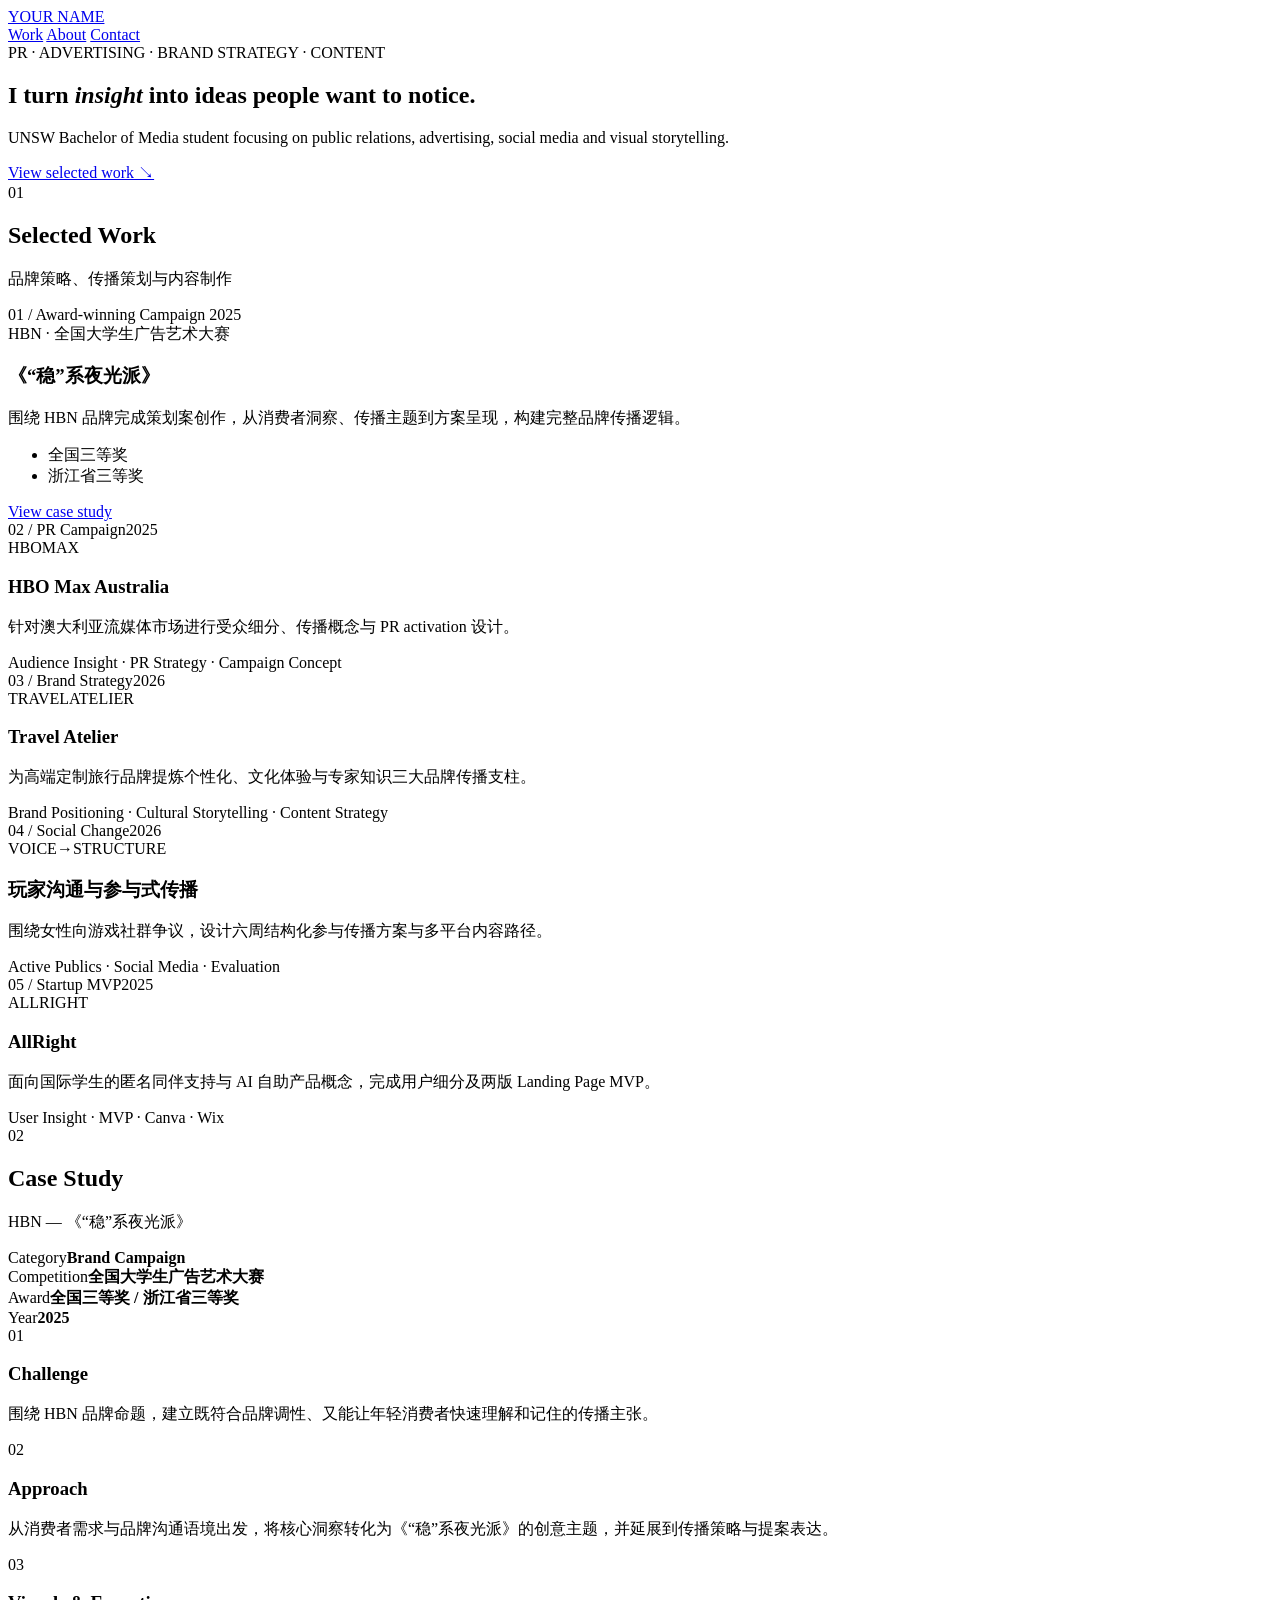
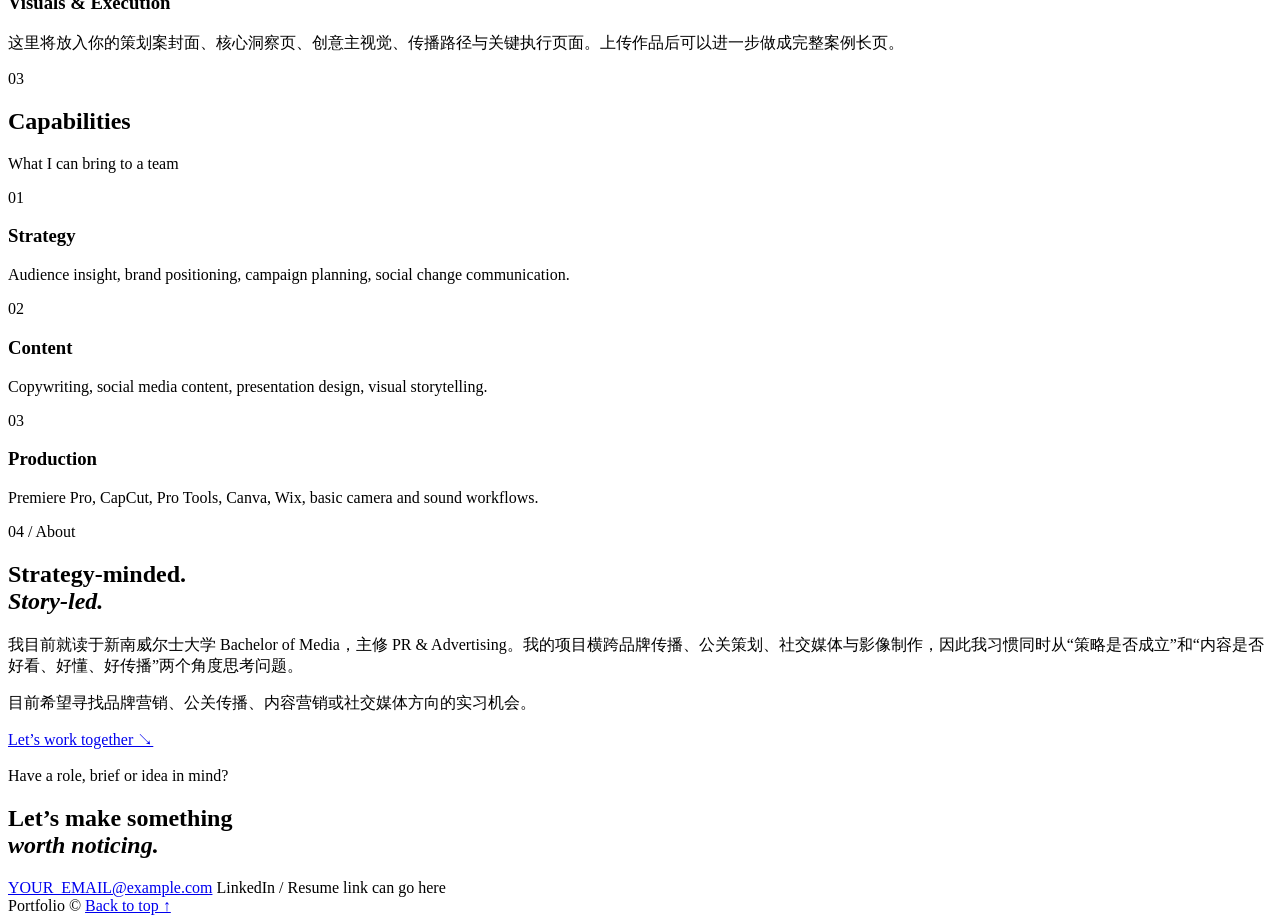
==== index.html @ 12ed5509 "Create initial editorial portfolio homepage" ====
<!doctype html>
<html lang="zh-CN">
<head>
  <meta charset="utf-8" />
  <meta name="viewport" content="width=device-width, initial-scale=1" />
  <meta name="description" content="PR, Advertising, Brand Strategy and Content Production portfolio." />
  <title>Portfolio — PR / Advertising / Brand Strategy</title>
  <link rel="preconnect" href="https://fonts.googleapis.com">
  <link rel="preconnect" href="https://fonts.gstatic.com" crossorigin>
  <link href="https://fonts.googleapis.com/css2?family=DM+Sans:wght@400;500;600;700&family=Playfair+Display:ital,wght@0,600;1,600&display=swap" rel="stylesheet">
  <link rel="stylesheet" href="styles.css" />
</head>
<body>
  <header class="site-header">
    <a class="brand" href="#top" aria-label="Back to top">YOUR NAME</a>
    <nav class="nav" aria-label="Primary navigation">
      <a href="#work">Work</a>
      <a href="#about">About</a>
      <a href="#contact">Contact</a>
    </nav>
  </header>

  <main id="top">
    <section class="hero section-shell">
      <div class="hero-kicker">PR · ADVERTISING · BRAND STRATEGY · CONTENT</div>
      <h1>I turn <em>insight</em> into ideas people want to notice.</h1>
      <div class="hero-bottom">
        <p class="hero-intro">UNSW Bachelor of Media student focusing on public relations, advertising, social media and visual storytelling.</p>
        <a class="text-link" href="#work">View selected work ↘</a>
      </div>
    </section>

    <section id="work" class="work section-shell">
      <div class="section-heading">
        <span>01</span>
        <h2>Selected Work</h2>
        <p>品牌策略、传播策划与内容制作</p>
      </div>

      <article class="feature project project-dark" id="hbn">
        <div class="project-meta">
          <span>01 / Award-winning Campaign</span>
          <span>2025</span>
        </div>
        <div class="feature-copy">
          <div>
            <div class="eyebrow">HBN · 全国大学生广告艺术大赛</div>
            <h3>《“稳”系夜光派》</h3>
          </div>
          <div class="feature-side">
            <p>围绕 HBN 品牌完成策划案创作，从消费者洞察、传播主题到方案呈现，构建完整品牌传播逻辑。</p>
            <ul class="award-list">
              <li>全国三等奖</li>
              <li>浙江省三等奖</li>
            </ul>
            <a class="pill" href="#case-hbn">View case study</a>
          </div>
        </div>
      </article>

      <div class="project-grid">
        <article class="project project-card">
          <div class="project-meta"><span>02 / PR Campaign</span><span>2025</span></div>
          <div class="card-art art-red" aria-hidden="true"><span>HBO</span><span>MAX</span></div>
          <div class="card-copy">
            <h3>HBO Max Australia</h3>
            <p>针对澳大利亚流媒体市场进行受众细分、传播概念与 PR activation 设计。</p>
            <span class="tag">Audience Insight · PR Strategy · Campaign Concept</span>
          </div>
        </article>

        <article class="project project-card">
          <div class="project-meta"><span>03 / Brand Strategy</span><span>2026</span></div>
          <div class="card-art art-stone" aria-hidden="true"><span>TRAVEL</span><span>ATELIER</span></div>
          <div class="card-copy">
            <h3>Travel Atelier</h3>
            <p>为高端定制旅行品牌提炼个性化、文化体验与专家知识三大品牌传播支柱。</p>
            <span class="tag">Brand Positioning · Cultural Storytelling · Content Strategy</span>
          </div>
        </article>

        <article class="project project-card">
          <div class="project-meta"><span>04 / Social Change</span><span>2026</span></div>
          <div class="card-art art-blue" aria-hidden="true"><span>VOICE</span><span>→</span><span>STRUCTURE</span></div>
          <div class="card-copy">
            <h3>玩家沟通与参与式传播</h3>
            <p>围绕女性向游戏社群争议，设计六周结构化参与传播方案与多平台内容路径。</p>
            <span class="tag">Active Publics · Social Media · Evaluation</span>
          </div>
        </article>

        <article class="project project-card">
          <div class="project-meta"><span>05 / Startup MVP</span><span>2025</span></div>
          <div class="card-art art-lime" aria-hidden="true"><span>ALL</span><span>RIGHT</span></div>
          <div class="card-copy">
            <h3>AllRight</h3>
            <p>面向国际学生的匿名同伴支持与 AI 自助产品概念，完成用户细分及两版 Landing Page MVP。</p>
            <span class="tag">User Insight · MVP · Canva · Wix</span>
          </div>
        </article>
      </div>
    </section>

    <section id="case-hbn" class="case-study section-shell">
      <div class="section-heading">
        <span>02</span>
        <h2>Case Study</h2>
        <p>HBN — 《“稳”系夜光派》</p>
      </div>

      <div class="case-layout">
        <aside class="case-facts">
          <div><span>Category</span><strong>Brand Campaign</strong></div>
          <div><span>Competition</span><strong>全国大学生广告艺术大赛</strong></div>
          <div><span>Award</span><strong>全国三等奖 / 浙江省三等奖</strong></div>
          <div><span>Year</span><strong>2025</strong></div>
        </aside>
        <div class="case-body">
          <div class="case-block">
            <span class="case-no">01</span>
            <h3>Challenge</h3>
            <p>围绕 HBN 品牌命题，建立既符合品牌调性、又能让年轻消费者快速理解和记住的传播主张。</p>
          </div>
          <div class="case-block">
            <span class="case-no">02</span>
            <h3>Approach</h3>
            <p>从消费者需求与品牌沟通语境出发，将核心洞察转化为《“稳”系夜光派》的创意主题，并延展到传播策略与提案表达。</p>
          </div>
          <div class="case-block case-placeholder">
            <span class="case-no">03</span>
            <h3>Visuals & Execution</h3>
            <p>这里将放入你的策划案封面、核心洞察页、创意主视觉、传播路径与关键执行页面。上传作品后可以进一步做成完整案例长页。</p>
          </div>
        </div>
      </div>
    </section>

    <section class="capabilities section-shell">
      <div class="section-heading">
        <span>03</span>
        <h2>Capabilities</h2>
        <p>What I can bring to a team</p>
      </div>
      <div class="capability-grid">
        <div><span>01</span><h3>Strategy</h3><p>Audience insight, brand positioning, campaign planning, social change communication.</p></div>
        <div><span>02</span><h3>Content</h3><p>Copywriting, social media content, presentation design, visual storytelling.</p></div>
        <div><span>03</span><h3>Production</h3><p>Premiere Pro, CapCut, Pro Tools, Canva, Wix, basic camera and sound workflows.</p></div>
      </div>
    </section>

    <section id="about" class="about section-shell">
      <div class="about-title">
        <span>04 / About</span>
        <h2>Strategy-minded.<br><em>Story-led.</em></h2>
      </div>
      <div class="about-copy">
        <p>我目前就读于新南威尔士大学 Bachelor of Media，主修 PR & Advertising。我的项目横跨品牌传播、公关策划、社交媒体与影像制作，因此我习惯同时从“策略是否成立”和“内容是否好看、好懂、好传播”两个角度思考问题。</p>
        <p>目前希望寻找品牌营销、公关传播、内容营销或社交媒体方向的实习机会。</p>
        <a class="text-link" href="#contact">Let’s work together ↘</a>
      </div>
    </section>

    <section id="contact" class="contact section-shell">
      <p>Have a role, brief or idea in mind?</p>
      <h2>Let’s make something<br><em>worth noticing.</em></h2>
      <div class="contact-row">
        <a href="mailto:YOUR_EMAIL@example.com">YOUR_EMAIL@example.com</a>
        <span>LinkedIn / Resume link can go here</span>
      </div>
    </section>
  </main>

  <footer class="footer section-shell">
    <span>Portfolio © <span id="year"></span></span>
    <a href="#top">Back to top ↑</a>
  </footer>

  <script src="script.js"></script>
</body>
</html>
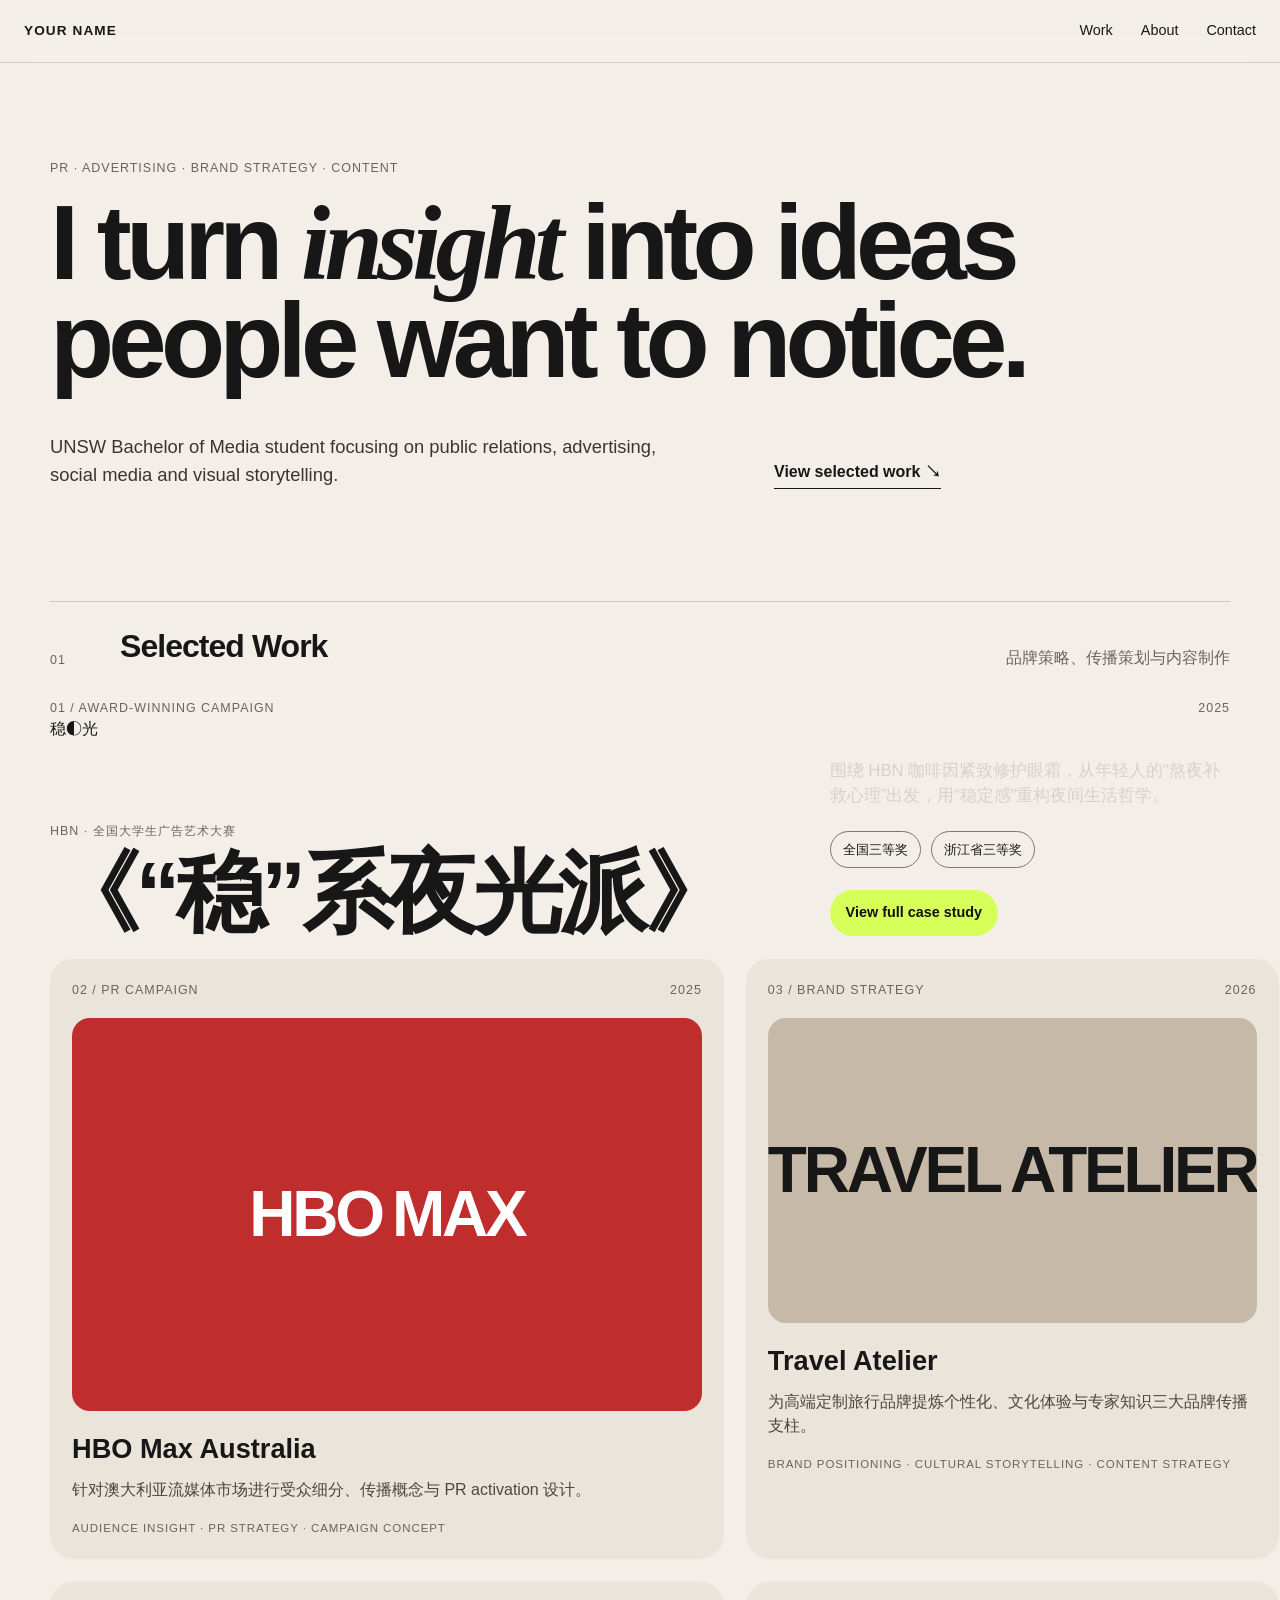
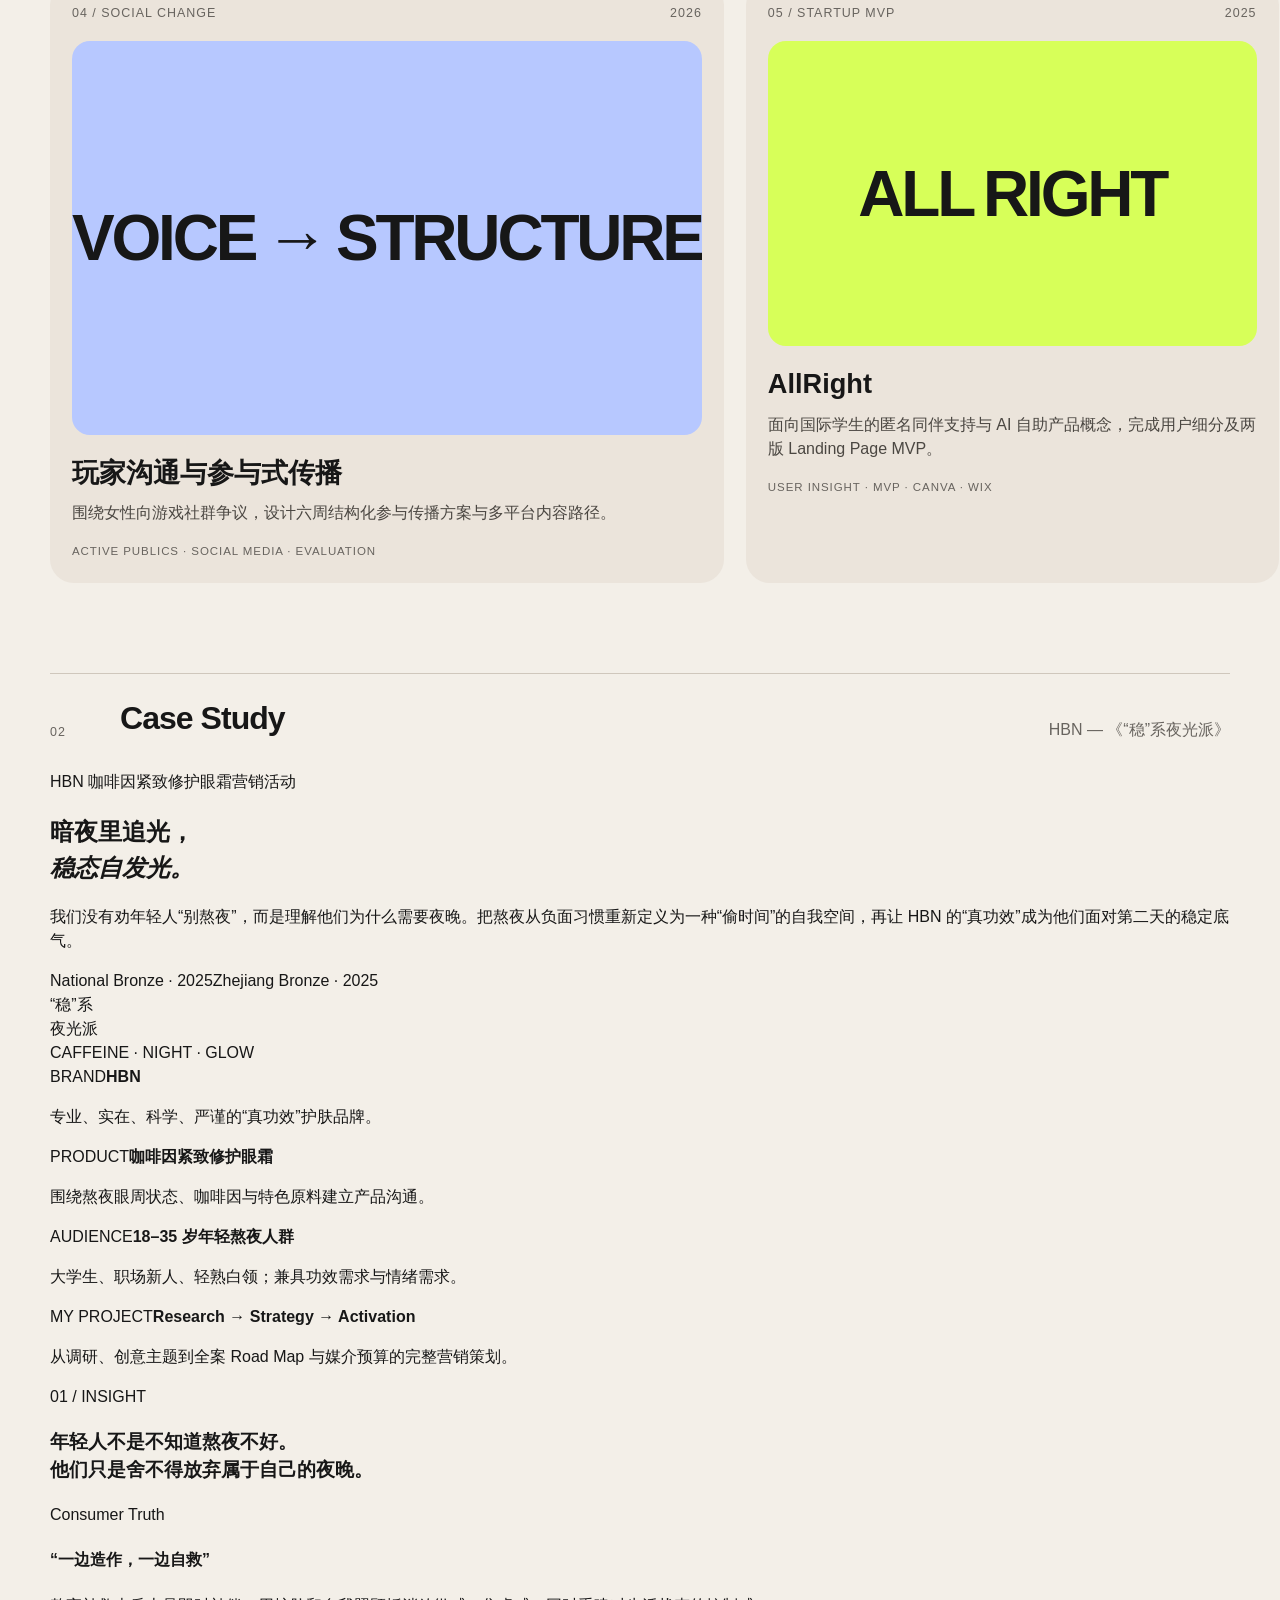
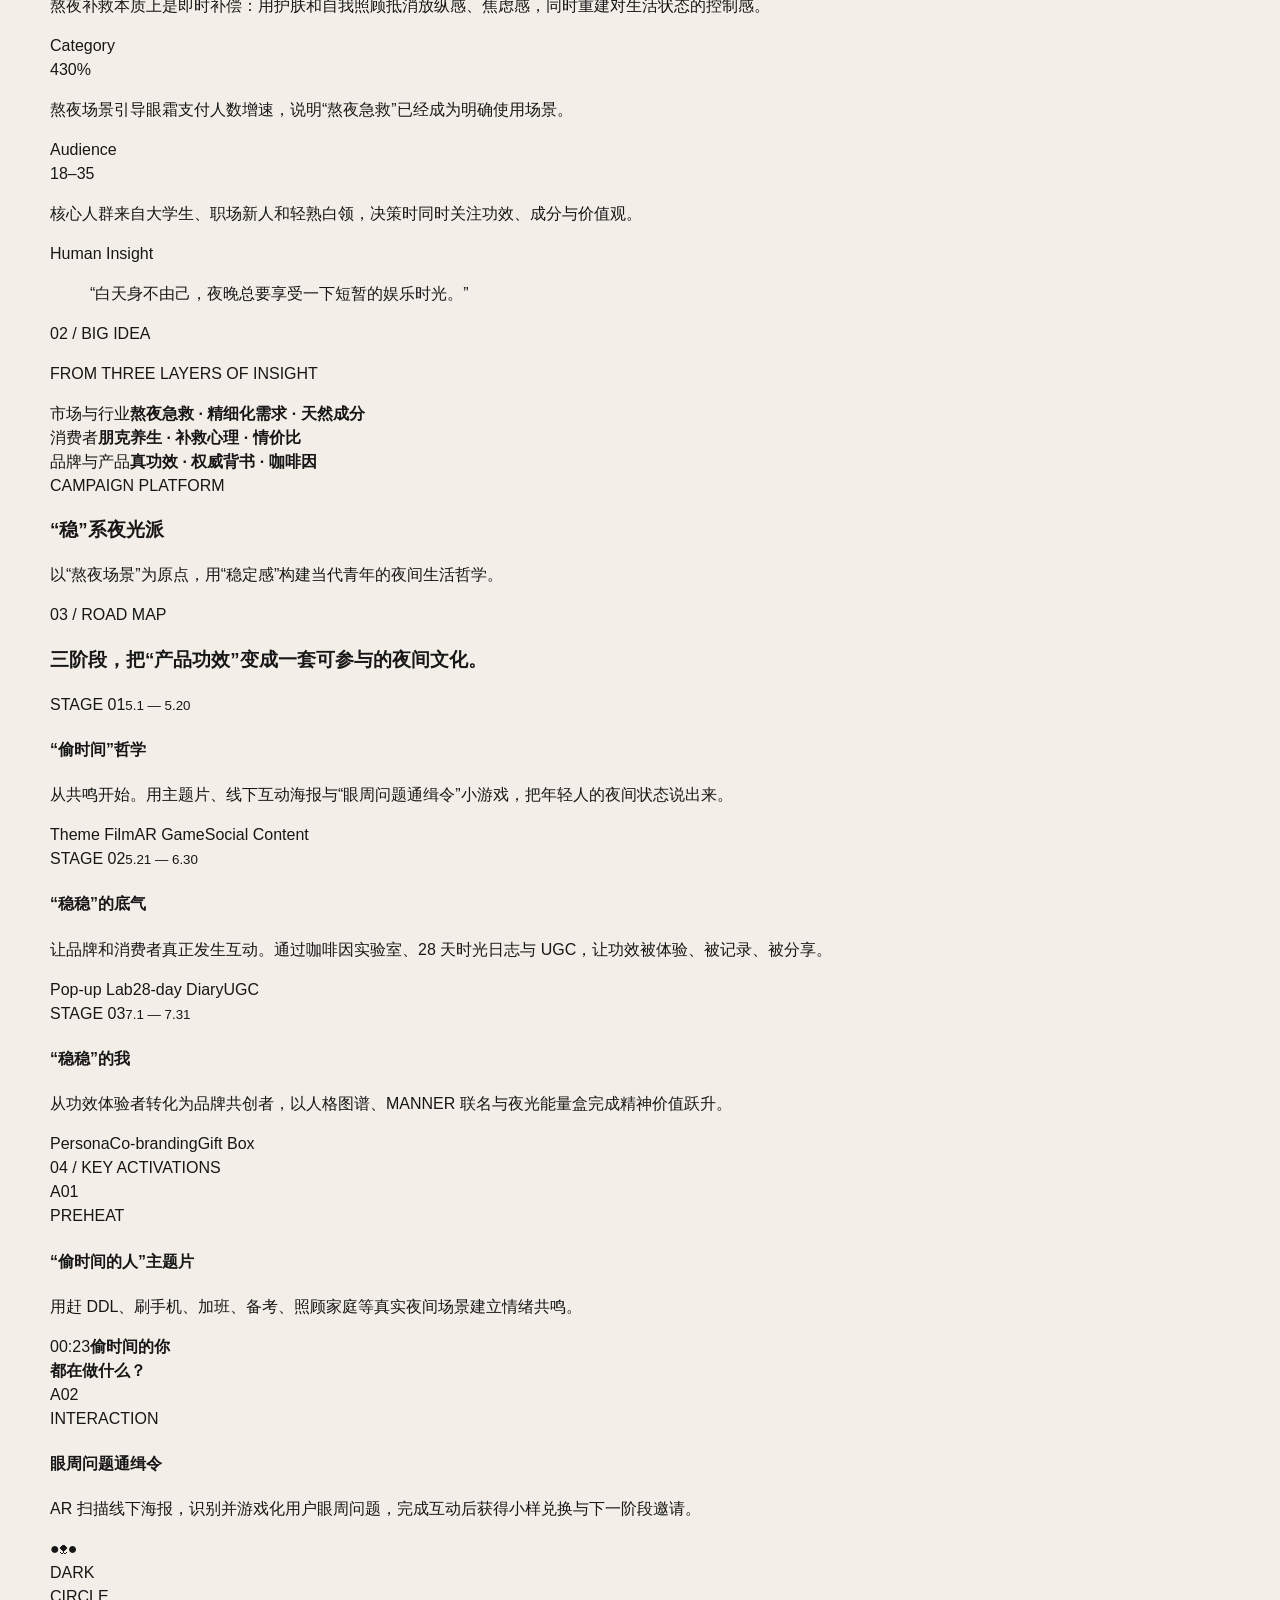
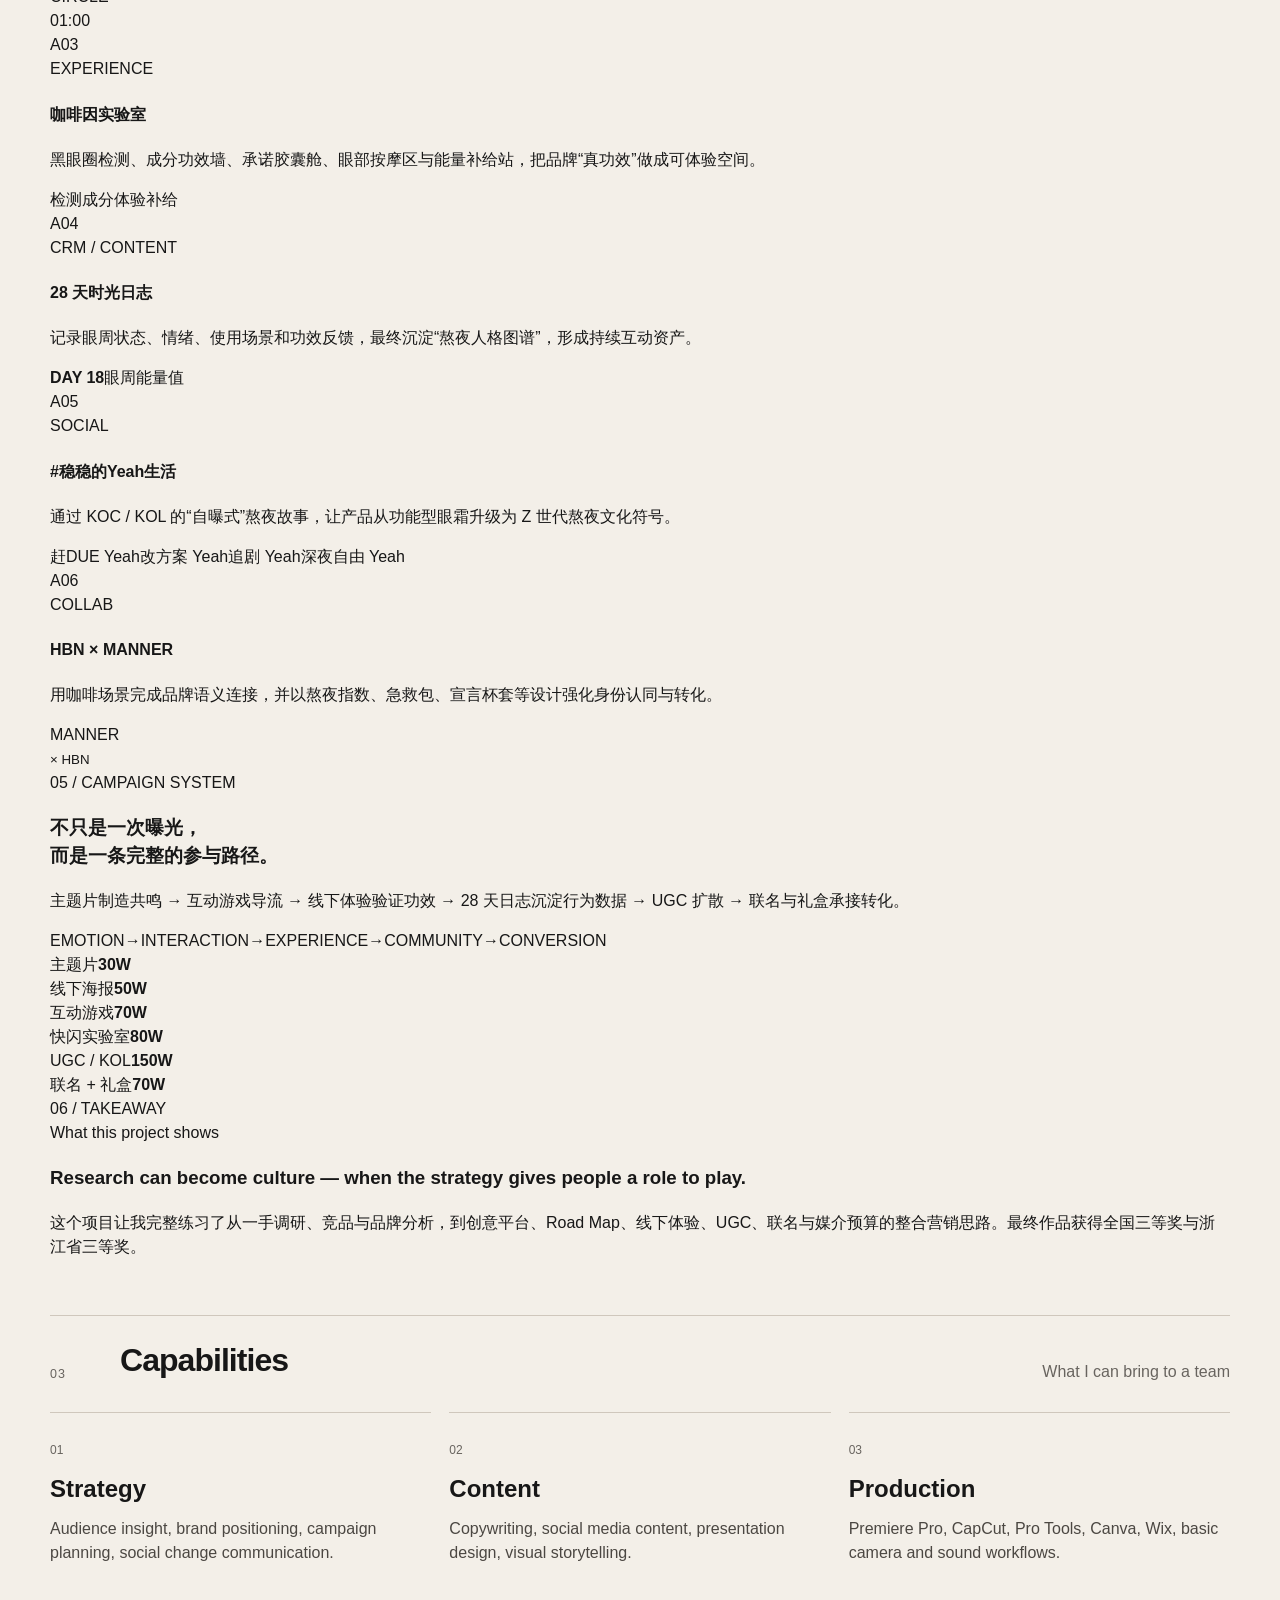
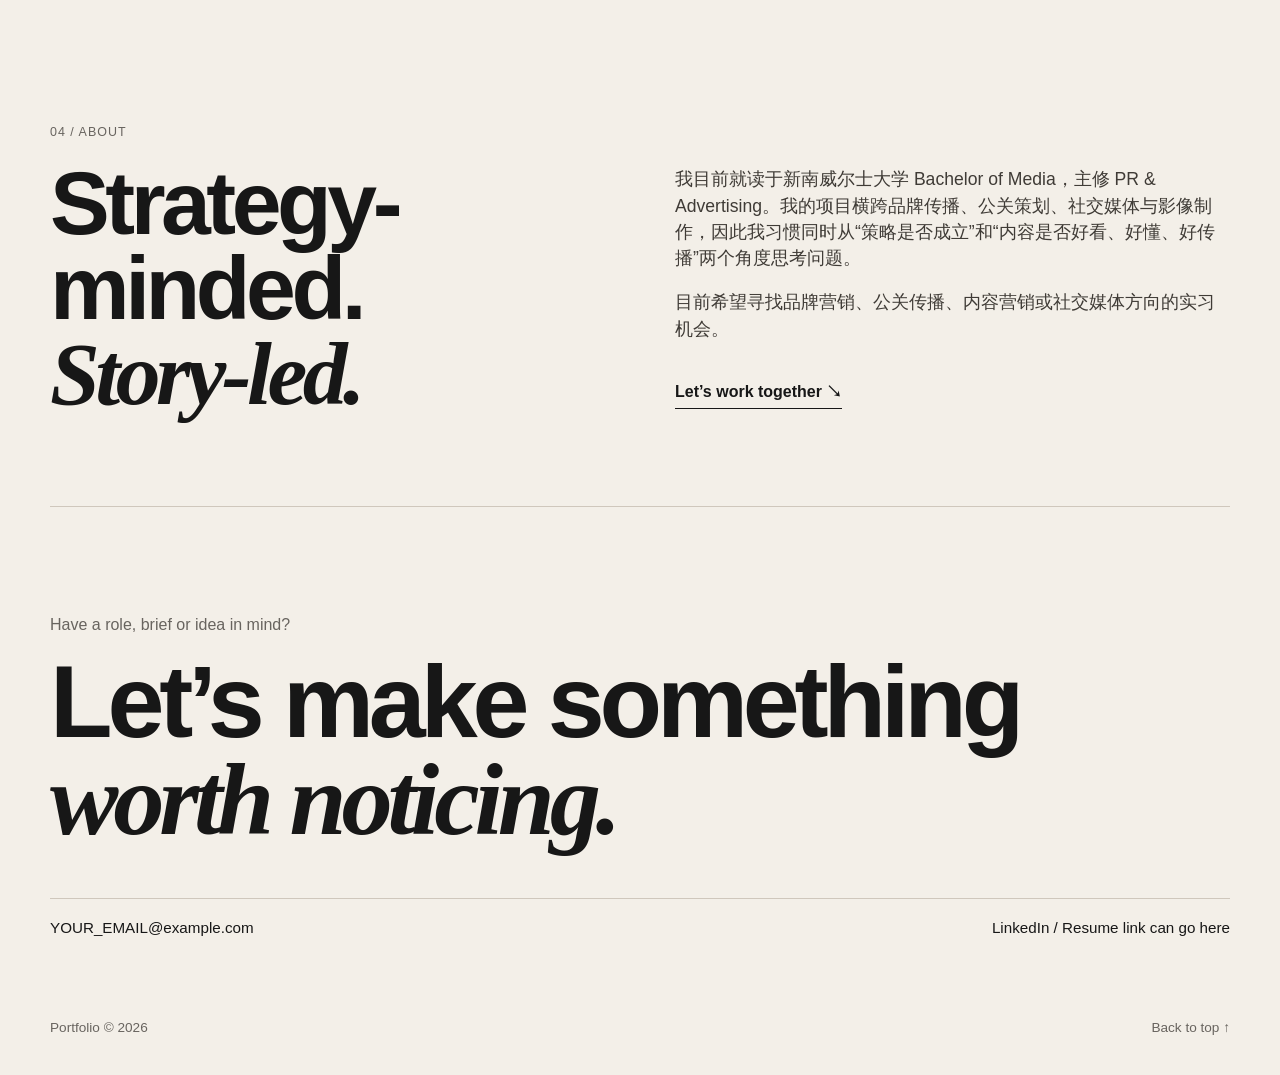
==== commit ce4e6d7c: "Expand HBN award-winning campaign into full case study" ====
--- a/index.html
+++ b/index.html
@@ -37,23 +37,26 @@
         <p>品牌策略、传播策划与内容制作</p>
       </div>
 
-      <article class="feature project project-dark" id="hbn">
-        <div class="project-meta">
+      <article class="feature project project-hbn" id="hbn">
+        <div class="project-meta light-meta">
           <span>01 / Award-winning Campaign</span>
           <span>2025</span>
         </div>
+        <div class="hbn-symbol" aria-hidden="true">
+          <span>稳</span><span class="moon">◐</span><span>光</span>
+        </div>
         <div class="feature-copy">
           <div>
-            <div class="eyebrow">HBN · 全国大学生广告艺术大赛</div>
+            <div class="eyebrow light-meta">HBN · 全国大学生广告艺术大赛</div>
             <h3>《“稳”系夜光派》</h3>
           </div>
           <div class="feature-side">
-            <p>围绕 HBN 品牌完成策划案创作，从消费者洞察、传播主题到方案呈现，构建完整品牌传播逻辑。</p>
+            <p>围绕 HBN 咖啡因紧致修护眼霜，从年轻人的“熬夜补救心理”出发，用“稳定感”重构夜间生活哲学。</p>
             <ul class="award-list">
               <li>全国三等奖</li>
               <li>浙江省三等奖</li>
             </ul>
-            <a class="pill" href="#case-hbn">View case study</a>
+            <a class="pill" href="#case-hbn">View full case study</a>
           </div>
         </div>
       </article>
@@ -101,37 +104,125 @@
       </div>
     </section>
 
-    <section id="case-hbn" class="case-study section-shell">
-      <div class="section-heading">
-        <span>02</span>
-        <h2>Case Study</h2>
-        <p>HBN — 《“稳”系夜光派》</p>
-      </div>
-
-      <div class="case-layout">
-        <aside class="case-facts">
-          <div><span>Category</span><strong>Brand Campaign</strong></div>
-          <div><span>Competition</span><strong>全国大学生广告艺术大赛</strong></div>
-          <div><span>Award</span><strong>全国三等奖 / 浙江省三等奖</strong></div>
-          <div><span>Year</span><strong>2025</strong></div>
-        </aside>
-        <div class="case-body">
-          <div class="case-block">
-            <span class="case-no">01</span>
-            <h3>Challenge</h3>
-            <p>围绕 HBN 品牌命题，建立既符合品牌调性、又能让年轻消费者快速理解和记住的传播主张。</p>
-          </div>
-          <div class="case-block">
-            <span class="case-no">02</span>
-            <h3>Approach</h3>
-            <p>从消费者需求与品牌沟通语境出发，将核心洞察转化为《“稳”系夜光派》的创意主题，并延展到传播策略与提案表达。</p>
-          </div>
-          <div class="case-block case-placeholder">
-            <span class="case-no">03</span>
-            <h3>Visuals & Execution</h3>
-            <p>这里将放入你的策划案封面、核心洞察页、创意主视觉、传播路径与关键执行页面。上传作品后可以进一步做成完整案例长页。</p>
-          </div>
-        </div>
+    <section id="case-hbn" class="hbn-case">
+      <div class="section-shell">
+        <div class="section-heading hbn-heading">
+          <span>02</span>
+          <h2>Case Study</h2>
+          <p>HBN — 《“稳”系夜光派》</p>
+        </div>
+
+        <div class="case-hero">
+          <div class="case-hero-copy">
+            <p class="case-kicker">HBN 咖啡因紧致修护眼霜营销活动</p>
+            <h2>暗夜里追光，<br><em>稳态自发光。</em></h2>
+            <p class="case-lead">我们没有劝年轻人“别熬夜”，而是理解他们为什么需要夜晚。把熬夜从负面习惯重新定义为一种“偷时间”的自我空间，再让 HBN 的“真功效”成为他们面对第二天的稳定底气。</p>
+            <div class="case-awards"><span>National Bronze · 2025</span><span>Zhejiang Bronze · 2025</span></div>
+          </div>
+          <div class="case-hero-art" aria-label="Campaign concept visual">
+            <div class="arch"><div class="leaf leaf-1"></div><div class="leaf leaf-2"></div><div class="leaf leaf-3"></div><div class="leaf leaf-4"></div></div>
+            <div class="case-title-mark">“稳”系<br>夜光派</div>
+            <div class="coffee-orbit">CAFFEINE · NIGHT · GLOW</div>
+          </div>
+        </div>
+
+        <div class="case-overview-grid">
+          <div class="overview-item"><span>BRAND</span><strong>HBN</strong><p>专业、实在、科学、严谨的“真功效”护肤品牌。</p></div>
+          <div class="overview-item"><span>PRODUCT</span><strong>咖啡因紧致修护眼霜</strong><p>围绕熬夜眼周状态、咖啡因与特色原料建立产品沟通。</p></div>
+          <div class="overview-item"><span>AUDIENCE</span><strong>18–35 岁年轻熬夜人群</strong><p>大学生、职场新人、轻熟白领；兼具功效需求与情绪需求。</p></div>
+          <div class="overview-item"><span>MY PROJECT</span><strong>Research → Strategy → Activation</strong><p>从调研、创意主题到全案 Road Map 与媒介预算的完整营销策划。</p></div>
+        </div>
+
+        <section class="case-section insight-section">
+          <div class="case-section-label">01 / INSIGHT</div>
+          <div class="case-section-title"><h3>年轻人不是不知道熬夜不好。<br>他们只是舍不得放弃属于自己的夜晚。</h3></div>
+          <div class="insight-grid">
+            <article class="insight-card big"><span>Consumer Truth</span><h4>“一边造作，一边自救”</h4><p>熬夜补救本质上是即时补偿：用护肤和自我照顾抵消放纵感、焦虑感，同时重建对生活状态的控制感。</p></article>
+            <article class="insight-card"><span>Category</span><div class="stat">430%</div><p>熬夜场景引导眼霜支付人数增速，说明“熬夜急救”已经成为明确使用场景。</p></article>
+            <article class="insight-card"><span>Audience</span><div class="stat">18–35</div><p>核心人群来自大学生、职场新人和轻熟白领，决策时同时关注功效、成分与价值观。</p></article>
+            <article class="insight-card quote-card"><span>Human Insight</span><blockquote>“白天身不由己，夜晚总要享受一下短暂的娱乐时光。”</blockquote></article>
+          </div>
+        </section>
+
+        <section class="case-section concept-section">
+          <div class="case-section-label">02 / BIG IDEA</div>
+          <div class="concept-grid">
+            <div class="concept-left">
+              <p class="small-label">FROM THREE LAYERS OF INSIGHT</p>
+              <div class="logic-row"><span>市场与行业</span><b>熬夜急救 · 精细化需求 · 天然成分</b></div>
+              <div class="logic-row"><span>消费者</span><b>朋克养生 · 补救心理 · 情价比</b></div>
+              <div class="logic-row"><span>品牌与产品</span><b>真功效 · 权威背书 · 咖啡因</b></div>
+            </div>
+            <div class="concept-right">
+              <span class="small-label">CAMPAIGN PLATFORM</span>
+              <h3>“稳”系夜光派</h3>
+              <p>以“熬夜场景”为原点，用“稳定感”构建当代青年的夜间生活哲学。</p>
+            </div>
+          </div>
+        </section>
+
+        <section class="case-section roadmap-section">
+          <div class="case-section-label">03 / ROAD MAP</div>
+          <div class="case-section-title"><h3>三阶段，把“产品功效”变成一套可参与的夜间文化。</h3></div>
+          <div class="roadmap">
+            <article class="stage"><span class="stage-no">STAGE 01</span><small>5.1 — 5.20</small><h4>“偷时间”哲学</h4><p>从共鸣开始。用主题片、线下互动海报与“眼周问题通缉令”小游戏，把年轻人的夜间状态说出来。</p><div class="stage-tags"><span>Theme Film</span><span>AR Game</span><span>Social Content</span></div></article>
+            <article class="stage featured"><span class="stage-no">STAGE 02</span><small>5.21 — 6.30</small><h4>“稳稳”的底气</h4><p>让品牌和消费者真正发生互动。通过咖啡因实验室、28 天时光日志与 UGC，让功效被体验、被记录、被分享。</p><div class="stage-tags"><span>Pop-up Lab</span><span>28-day Diary</span><span>UGC</span></div></article>
+            <article class="stage"><span class="stage-no">STAGE 03</span><small>7.1 — 7.31</small><h4>“稳稳”的我</h4><p>从功效体验者转化为品牌共创者，以人格图谱、MANNER 联名与夜光能量盒完成精神价值跃升。</p><div class="stage-tags"><span>Persona</span><span>Co-branding</span><span>Gift Box</span></div></article>
+          </div>
+        </section>
+
+        <section class="case-section activation-section">
+          <div class="case-section-label">04 / KEY ACTIVATIONS</div>
+          <div class="activation-grid">
+            <article class="activation activation-film">
+              <div class="activation-num">A01</div>
+              <div><span>PREHEAT</span><h4>“偷时间的人”主题片</h4><p>用赶 DDL、刷手机、加班、备考、照顾家庭等真实夜间场景建立情绪共鸣。</p></div>
+              <div class="film-frame"><span>00:23</span><strong>偷时间的你<br>都在做什么？</strong></div>
+            </article>
+            <article class="activation activation-game">
+              <div class="activation-num">A02</div>
+              <div><span>INTERACTION</span><h4>眼周问题通缉令</h4><p>AR 扫描线下海报，识别并游戏化用户眼周问题，完成互动后获得小样兑换与下一阶段邀请。</p></div>
+              <div class="game-ui"><div class="panda">●ᴥ●</div><div class="game-target">DARK<br>CIRCLE</div><div class="game-score">01:00</div></div>
+            </article>
+            <article class="activation activation-lab">
+              <div class="activation-num">A03</div>
+              <div><span>EXPERIENCE</span><h4>咖啡因实验室</h4><p>黑眼圈检测、成分功效墙、承诺胶囊舱、眼部按摩区与能量补给站，把品牌“真功效”做成可体验空间。</p></div>
+              <div class="lab-plan"><span>检测</span><span>成分</span><span>体验</span><span>补给</span></div>
+            </article>
+            <article class="activation activation-diary">
+              <div class="activation-num">A04</div>
+              <div><span>CRM / CONTENT</span><h4>28 天时光日志</h4><p>记录眼周状态、情绪、使用场景和功效反馈，最终沉淀“熬夜人格图谱”，形成持续互动资产。</p></div>
+              <div class="diary-ui"><div><b>DAY 18</b><span>眼周能量值</span></div><div class="bars"><i></i><i></i><i></i><i></i></div></div>
+            </article>
+            <article class="activation activation-ugc">
+              <div class="activation-num">A05</div>
+              <div><span>SOCIAL</span><h4>#稳稳的Yeah生活</h4><p>通过 KOC / KOL 的“自曝式”熬夜故事，让产品从功能型眼霜升级为 Z 世代熬夜文化符号。</p></div>
+              <div class="ugc-wall"><span>赶DUE Yeah</span><span>改方案 Yeah</span><span>追剧 Yeah</span><span>深夜自由 Yeah</span></div>
+            </article>
+            <article class="activation activation-collab">
+              <div class="activation-num">A06</div>
+              <div><span>COLLAB</span><h4>HBN × MANNER</h4><p>用咖啡场景完成品牌语义连接，并以熬夜指数、急救包、宣言杯套等设计强化身份认同与转化。</p></div>
+              <div class="coffee-cup">MANNER<br><small>× HBN</small></div>
+            </article>
+          </div>
+        </section>
+
+        <section class="case-section system-section">
+          <div class="case-section-label">05 / CAMPAIGN SYSTEM</div>
+          <div class="system-grid">
+            <div class="system-copy"><h3>不只是一次曝光，<br>而是一条完整的参与路径。</h3><p>主题片制造共鸣 → 互动游戏导流 → 线下体验验证功效 → 28 天日志沉淀行为数据 → UGC 扩散 → 联名与礼盒承接转化。</p></div>
+            <div class="system-flow"><span>EMOTION</span><b>→</b><span>INTERACTION</span><b>→</b><span>EXPERIENCE</span><b>→</b><span>COMMUNITY</span><b>→</b><span>CONVERSION</span></div>
+          </div>
+          <div class="budget-strip"><div><span>主题片</span><strong>30W</strong></div><div><span>线下海报</span><strong>50W</strong></div><div><span>互动游戏</span><strong>70W</strong></div><div><span>快闪实验室</span><strong>80W</strong></div><div><span>UGC / KOL</span><strong>150W</strong></div><div><span>联名 + 礼盒</span><strong>70W</strong></div></div>
+        </section>
+
+        <section class="case-section takeaway-section">
+          <div class="case-section-label">06 / TAKEAWAY</div>
+          <div class="takeaway">
+            <div><span>What this project shows</span><h3>Research can become culture — when the strategy gives people a role to play.</h3></div>
+            <p>这个项目让我完整练习了从一手调研、竞品与品牌分析，到创意平台、Road Map、线下体验、UGC、联名与媒介预算的整合营销思路。最终作品获得全国三等奖与浙江省三等奖。</p>
+          </div>
+        </section>
       </div>
     </section>
 
--- a/styles.css
+++ b/styles.css
@@ -0,0 +1,27 @@
+:root{
+  --bg:#f3efe8;
+  --ink:#171717;
+  --muted:#68645f;
+  --line:#cfc7bc;
+  --panel:#e8e1d7;
+  --accent:#d7ff59;
+  --blue:#b7c8ff;
+  --red:#bf2d2d;
+}
+*{box-sizing:border-box}
+html{scroll-behavior:smooth}
+body{margin:0;background:var(--bg);color:var(--ink);font-family:"DM Sans",sans-serif;line-height:1.5}
+a{color:inherit;text-decoration:none}
+.section-shell{width:min(1180px,calc(100% - 48px));margin:0 auto}
+.site-header{position:sticky;top:0;z-index:20;display:flex;justify-content:space-between;align-items:center;padding:20px 24px;border-bottom:1px solid rgba(23,23,23,.16);background:rgba(243,239,232,.88);backdrop-filter:blur(14px)}
+.brand{font-weight:700;letter-spacing:.08em;font-size:.85rem}.nav{display:flex;gap:28px;font-size:.9rem}.nav a{position:relative}.nav a:after{content:"";position:absolute;left:0;bottom:-4px;width:100%;height:1px;background:currentColor;transform:scaleX(0);transform-origin:left;transition:.25s}.nav a:hover:after{transform:scaleX(1)}
+.hero{padding:96px 0 72px}.hero-kicker,.eyebrow,.project-meta,.section-heading span,.tag,.about-title>span{font-size:.78rem;letter-spacing:.08em;text-transform:uppercase;color:var(--muted)}
+.hero h1{max-width:1000px;font-size:clamp(3.7rem,8.2vw,7.8rem);line-height:.92;letter-spacing:-.055em;margin:18px 0 44px;font-weight:600}.hero h1 em,.about h2 em,.contact h2 em{font-family:"Playfair Display",serif;font-weight:600}.hero-bottom{display:grid;grid-template-columns:1.2fr .8fr;gap:40px;align-items:end}.hero-intro{max-width:620px;font-size:1.15rem;margin:0;color:#393632}.text-link{font-weight:600;border-bottom:1px solid currentColor;width:max-content;padding-bottom:4px}
+.section-heading{display:grid;grid-template-columns:70px 1fr auto;align-items:end;border-top:1px solid var(--line);padding-top:20px;margin-bottom:28px}.section-heading h2{font-size:2rem;margin:0;letter-spacing:-.03em}.section-heading p{margin:0;color:var(--muted)}
+.work,.case-study,.capabilities,.about{padding:40px 0 90px}.project{border-top:1px solid rgba(255,255,255,.25)}.project-dark{background:#151515;color:#f4efe8;border-radius:28px;padding:28px;min-height:460px;display:flex;flex-direction:column;justify-content:space-between}.project-dark .project-meta,.project-dark .eyebrow{color:#aaa59e}.feature-copy{display:grid;grid-template-columns:1.3fr .7fr;gap:36px;align-items:end}.feature-copy h3{font-size:clamp(3rem,7vw,6.2rem);line-height:.95;letter-spacing:-.05em;margin:10px 0 0}.feature-side p{color:#d5d0c8;font-size:1.05rem}.award-list{list-style:none;padding:0;margin:22px 0;display:flex;gap:10px;flex-wrap:wrap}.award-list li{border:1px solid #777;padding:8px 12px;border-radius:999px;font-size:.82rem}.pill{display:inline-block;background:var(--accent);color:#111;padding:12px 16px;border-radius:999px;font-weight:700;font-size:.9rem}.project-grid{display:grid;grid-template-columns:1fr 1fr;gap:22px;margin-top:22px}.project-card{background:#ebe4db;border-radius:24px;padding:22px;display:flex;flex-direction:column;gap:18px}.project-meta{display:flex;justify-content:space-between}.card-art{aspect-ratio:16/10;border-radius:18px;display:flex;align-items:center;justify-content:center;gap:10px;font-size:clamp(2rem,5vw,4.8rem);font-weight:700;letter-spacing:-.05em;overflow:hidden}.art-red{background:var(--red);color:#fff}.art-stone{background:#c7b9a8}.art-blue{background:var(--blue)}.art-lime{background:var(--accent)}.card-copy h3{font-size:1.7rem;margin:0 0 8px}.card-copy p{margin:0 0 18px;color:#4b4742}.tag{display:block;font-size:.72rem}
+.case-layout{display:grid;grid-template-columns:.75fr 1.25fr;gap:48px}.case-facts{border-top:1px solid var(--line)}.case-facts>div{padding:16px 0;border-bottom:1px solid var(--line);display:flex;justify-content:space-between;gap:20px}.case-facts span{color:var(--muted);font-size:.85rem}.case-facts strong{text-align:right;font-size:.9rem}.case-body{display:grid;gap:18px}.case-block{padding:28px;border-radius:20px;background:var(--panel);display:grid;grid-template-columns:60px 1fr;column-gap:10px}.case-block h3{margin:0;font-size:1.45rem}.case-block p{grid-column:2;margin:8px 0 0;color:#4e4943}.case-no{font-size:.8rem;color:var(--muted)}.case-placeholder{min-height:260px;background:#d9d0c3}
+.capability-grid{display:grid;grid-template-columns:repeat(3,1fr);gap:18px}.capability-grid>div{padding:24px 0;border-top:1px solid var(--line)}.capability-grid h3{font-size:1.5rem;margin:10px 0}.capability-grid p{color:#4b4742;margin:0}.capability-grid span{font-size:.75rem;color:var(--muted)}
+.about{display:grid;grid-template-columns:1fr 1fr;gap:70px;align-items:start}.about-title h2{font-size:clamp(3.3rem,7vw,6.3rem);line-height:.95;margin:18px 0 0;letter-spacing:-.05em}.about-copy{padding-top:30px}.about-copy p{font-size:1.1rem;color:#3f3b36}.about-copy .text-link{display:inline-block;margin-top:20px}
+.contact{padding:90px 0 50px;border-top:1px solid var(--line)}.contact>p{color:var(--muted)}.contact h2{font-size:clamp(3.4rem,8vw,7rem);line-height:.95;letter-spacing:-.05em;margin:16px 0 50px}.contact-row{display:flex;justify-content:space-between;gap:30px;padding-top:18px;border-top:1px solid var(--line);font-size:.95rem}.footer{display:flex;justify-content:space-between;padding:28px 0 36px;color:var(--muted);font-size:.85rem}
+.reveal{opacity:0;transform:translateY(20px);transition:opacity .7s ease,transform .7s ease}.reveal.is-visible{opacity:1;transform:none}
+@media(max-width:820px){.section-shell{width:min(100% - 28px,1180px)}.site-header{padding:16px 14px}.nav{gap:16px}.hero{padding-top:70px}.hero-bottom,.feature-copy,.case-layout,.about{grid-template-columns:1fr}.project-grid{grid-template-columns:1fr}.feature-side{max-width:620px}.section-heading{grid-template-columns:48px 1fr}.section-heading p{grid-column:2;margin-top:6px}.capability-grid{grid-template-columns:1fr}.contact-row{flex-direction:column}.project-dark{min-height:520px}.case-facts{margin-bottom:10px}}
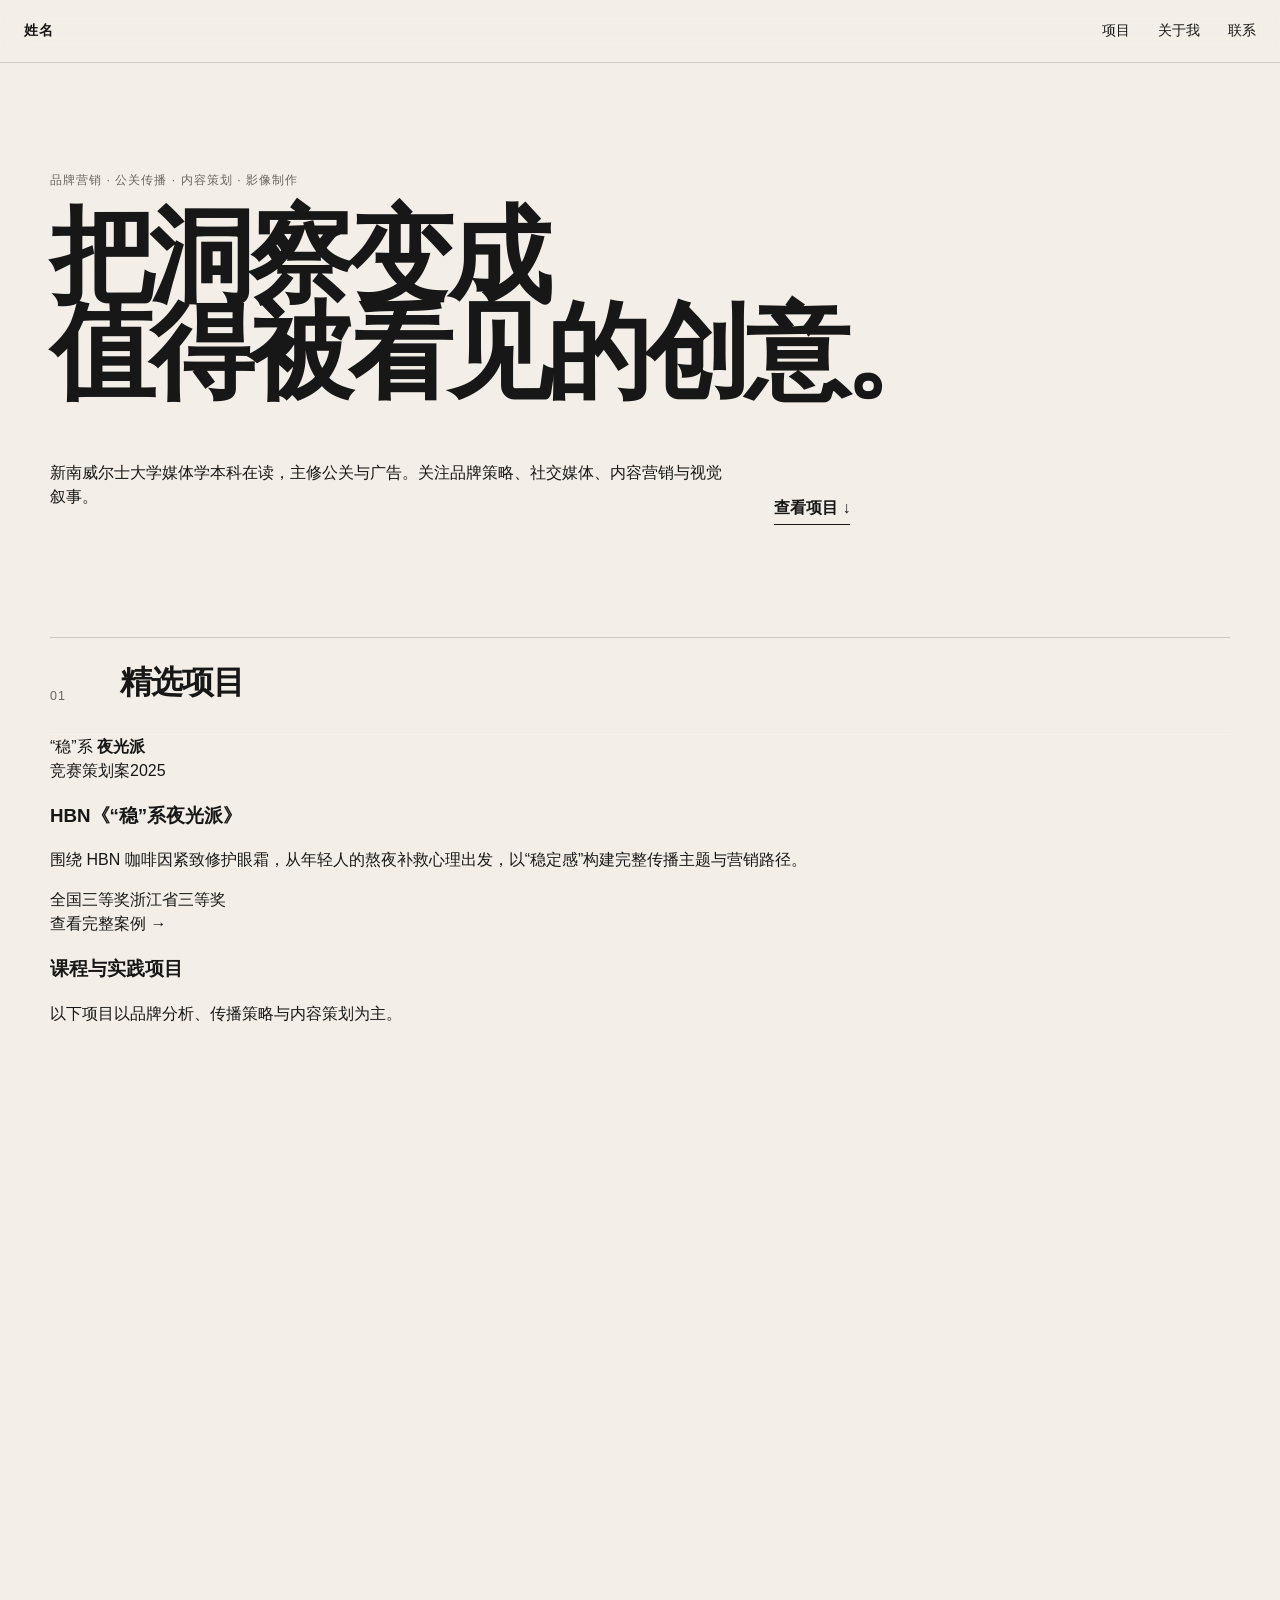
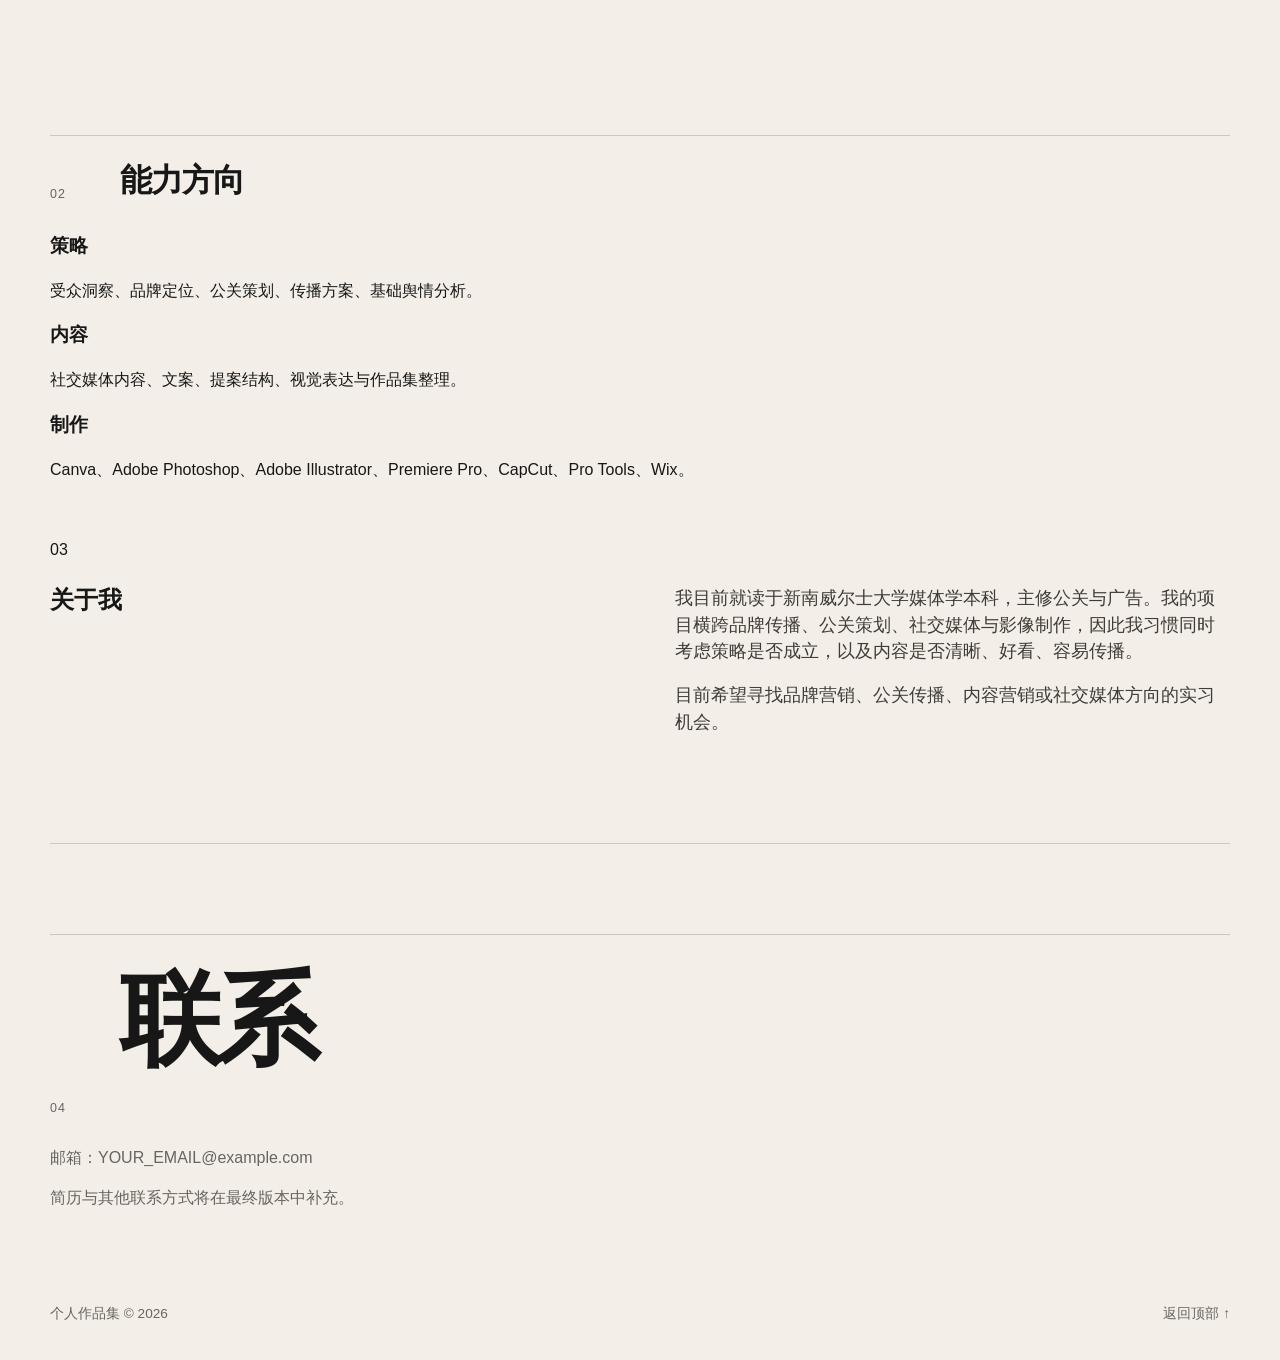
==== commit 5f877d15: "重构中文首页并精简项目排版" ====
--- a/index.html
+++ b/index.html
@@ -3,267 +3,134 @@
 <head>
   <meta charset="utf-8" />
   <meta name="viewport" content="width=device-width, initial-scale=1" />
-  <meta name="description" content="PR, Advertising, Brand Strategy and Content Production portfolio." />
-  <title>Portfolio — PR / Advertising / Brand Strategy</title>
-  <link rel="preconnect" href="https://fonts.googleapis.com">
-  <link rel="preconnect" href="https://fonts.gstatic.com" crossorigin>
-  <link href="https://fonts.googleapis.com/css2?family=DM+Sans:wght@400;500;600;700&family=Playfair+Display:ital,wght@0,600;1,600&display=swap" rel="stylesheet">
+  <meta name="description" content="个人作品集：品牌营销、公关传播、内容策划与影像制作。" />
+  <title>个人作品集</title>
   <link rel="stylesheet" href="styles.css" />
 </head>
 <body>
   <header class="site-header">
-    <a class="brand" href="#top" aria-label="Back to top">YOUR NAME</a>
-    <nav class="nav" aria-label="Primary navigation">
-      <a href="#work">Work</a>
-      <a href="#about">About</a>
-      <a href="#contact">Contact</a>
+    <a class="brand" href="#top">姓名</a>
+    <nav class="nav" aria-label="主导航">
+      <a href="#work">项目</a>
+      <a href="#about">关于我</a>
+      <a href="#contact">联系</a>
     </nav>
   </header>
 
   <main id="top">
     <section class="hero section-shell">
-      <div class="hero-kicker">PR · ADVERTISING · BRAND STRATEGY · CONTENT</div>
-      <h1>I turn <em>insight</em> into ideas people want to notice.</h1>
+      <p class="hero-kicker">品牌营销 · 公关传播 · 内容策划 · 影像制作</p>
+      <h1>把洞察变成<br>值得被看见的创意。</h1>
       <div class="hero-bottom">
-        <p class="hero-intro">UNSW Bachelor of Media student focusing on public relations, advertising, social media and visual storytelling.</p>
-        <a class="text-link" href="#work">View selected work ↘</a>
+        <p>新南威尔士大学媒体学本科在读，主修公关与广告。关注品牌策略、社交媒体、内容营销与视觉叙事。</p>
+        <a class="text-link" href="#work">查看项目 ↓</a>
       </div>
     </section>
 
     <section id="work" class="work section-shell">
       <div class="section-heading">
         <span>01</span>
-        <h2>Selected Work</h2>
-        <p>品牌策略、传播策划与内容制作</p>
+        <h2>精选项目</h2>
       </div>
 
-      <article class="feature project project-hbn" id="hbn">
-        <div class="project-meta light-meta">
-          <span>01 / Award-winning Campaign</span>
-          <span>2025</span>
+      <article class="hbn-feature project reveal">
+        <div class="hbn-feature-visual" aria-hidden="true">
+          <span>“稳”系</span>
+          <strong>夜光派</strong>
         </div>
-        <div class="hbn-symbol" aria-hidden="true">
-          <span>稳</span><span class="moon">◐</span><span>光</span>
-        </div>
-        <div class="feature-copy">
-          <div>
-            <div class="eyebrow light-meta">HBN · 全国大学生广告艺术大赛</div>
-            <h3>《“稳”系夜光派》</h3>
-          </div>
-          <div class="feature-side">
-            <p>围绕 HBN 咖啡因紧致修护眼霜，从年轻人的“熬夜补救心理”出发，用“稳定感”重构夜间生活哲学。</p>
-            <ul class="award-list">
-              <li>全国三等奖</li>
-              <li>浙江省三等奖</li>
-            </ul>
-            <a class="pill" href="#case-hbn">View full case study</a>
-          </div>
+        <div class="hbn-feature-copy">
+          <div class="project-topline"><span>竞赛策划案</span><span>2025</span></div>
+          <h3>HBN《“稳”系夜光派》</h3>
+          <p>围绕 HBN 咖啡因紧致修护眼霜，从年轻人的熬夜补救心理出发，以“稳定感”构建完整传播主题与营销路径。</p>
+          <div class="award-row"><span>全国三等奖</span><span>浙江省三等奖</span></div>
+          <a class="primary-link" href="hbn.html">查看完整案例 →</a>
         </div>
       </article>
 
+      <div class="course-title">
+        <h3>课程与实践项目</h3>
+        <p>以下项目以品牌分析、传播策略与内容策划为主。</p>
+      </div>
+
       <div class="project-grid">
-        <article class="project project-card">
-          <div class="project-meta"><span>02 / PR Campaign</span><span>2025</span></div>
-          <div class="card-art art-red" aria-hidden="true"><span>HBO</span><span>MAX</span></div>
-          <div class="card-copy">
+        <article class="project-card reveal">
+          <div class="project-thumb thumb-hbo"><span>HBO<br>Max</span></div>
+          <div class="project-copy">
+            <div class="project-topline"><span>公关传播策划</span><span>2025</span></div>
             <h3>HBO Max Australia</h3>
-            <p>针对澳大利亚流媒体市场进行受众细分、传播概念与 PR activation 设计。</p>
-            <span class="tag">Audience Insight · PR Strategy · Campaign Concept</span>
+            <p>围绕澳大利亚流媒体市场进行受众细分，并为重点剧集制定差异化传播策略与活动概念。</p>
+            <div class="tags">受众洞察 · 公关策略 · 活动策划</div>
           </div>
         </article>
 
-        <article class="project project-card">
-          <div class="project-meta"><span>03 / Brand Strategy</span><span>2026</span></div>
-          <div class="card-art art-stone" aria-hidden="true"><span>TRAVEL</span><span>ATELIER</span></div>
-          <div class="card-copy">
+        <article class="project-card reveal">
+          <div class="project-thumb thumb-travel"><span>Travel<br>Atelier</span></div>
+          <div class="project-copy">
+            <div class="project-topline"><span>品牌传播策划</span><span>2026</span></div>
             <h3>Travel Atelier</h3>
-            <p>为高端定制旅行品牌提炼个性化、文化体验与专家知识三大品牌传播支柱。</p>
-            <span class="tag">Brand Positioning · Cultural Storytelling · Content Strategy</span>
+            <p>针对高端定制旅行品牌，提炼个性化、文化体验与专家知识三大传播支柱，并提出内容优化方向。</p>
+            <div class="tags">品牌定位 · 文化叙事 · 内容策略</div>
           </div>
         </article>
 
-        <article class="project project-card">
-          <div class="project-meta"><span>04 / Social Change</span><span>2026</span></div>
-          <div class="card-art art-blue" aria-hidden="true"><span>VOICE</span><span>→</span><span>STRUCTURE</span></div>
-          <div class="card-copy">
+        <article class="project-card reveal">
+          <div class="project-thumb thumb-social"><span>结构化<br>参与</span></div>
+          <div class="project-copy">
+            <div class="project-topline"><span>社会变革传播</span><span>2026</span></div>
             <h3>玩家沟通与参与式传播</h3>
-            <p>围绕女性向游戏社群争议，设计六周结构化参与传播方案与多平台内容路径。</p>
-            <span class="tag">Active Publics · Social Media · Evaluation</span>
+            <p>围绕女性向游戏社群争议，设计六周结构化参与方案，将情绪表达转化为可记录、可评估的意见参与。</p>
+            <div class="tags">社群沟通 · 社交媒体 · 传播评估</div>
           </div>
         </article>
 
-        <article class="project project-card">
-          <div class="project-meta"><span>05 / Startup MVP</span><span>2025</span></div>
-          <div class="card-art art-lime" aria-hidden="true"><span>ALL</span><span>RIGHT</span></div>
-          <div class="card-copy">
+        <article class="project-card reveal">
+          <div class="project-thumb thumb-allright"><span>AllRight</span></div>
+          <div class="project-copy">
+            <div class="project-topline"><span>产品概念与原型</span><span>2025</span></div>
             <h3>AllRight</h3>
-            <p>面向国际学生的匿名同伴支持与 AI 自助产品概念，完成用户细分及两版 Landing Page MVP。</p>
-            <span class="tag">User Insight · MVP · Canva · Wix</span>
+            <p>面向国际学生的匿名同伴支持与 AI 自助产品概念，完成用户细分、价值主张与两版落地页原型。</p>
+            <div class="tags">用户洞察 · 原型设计 · Canva / Wix</div>
           </div>
         </article>
       </div>
     </section>
 
-    <section id="case-hbn" class="hbn-case">
-      <div class="section-shell">
-        <div class="section-heading hbn-heading">
-          <span>02</span>
-          <h2>Case Study</h2>
-          <p>HBN — 《“稳”系夜光派》</p>
-        </div>
-
-        <div class="case-hero">
-          <div class="case-hero-copy">
-            <p class="case-kicker">HBN 咖啡因紧致修护眼霜营销活动</p>
-            <h2>暗夜里追光，<br><em>稳态自发光。</em></h2>
-            <p class="case-lead">我们没有劝年轻人“别熬夜”，而是理解他们为什么需要夜晚。把熬夜从负面习惯重新定义为一种“偷时间”的自我空间，再让 HBN 的“真功效”成为他们面对第二天的稳定底气。</p>
-            <div class="case-awards"><span>National Bronze · 2025</span><span>Zhejiang Bronze · 2025</span></div>
-          </div>
-          <div class="case-hero-art" aria-label="Campaign concept visual">
-            <div class="arch"><div class="leaf leaf-1"></div><div class="leaf leaf-2"></div><div class="leaf leaf-3"></div><div class="leaf leaf-4"></div></div>
-            <div class="case-title-mark">“稳”系<br>夜光派</div>
-            <div class="coffee-orbit">CAFFEINE · NIGHT · GLOW</div>
-          </div>
-        </div>
-
-        <div class="case-overview-grid">
-          <div class="overview-item"><span>BRAND</span><strong>HBN</strong><p>专业、实在、科学、严谨的“真功效”护肤品牌。</p></div>
-          <div class="overview-item"><span>PRODUCT</span><strong>咖啡因紧致修护眼霜</strong><p>围绕熬夜眼周状态、咖啡因与特色原料建立产品沟通。</p></div>
-          <div class="overview-item"><span>AUDIENCE</span><strong>18–35 岁年轻熬夜人群</strong><p>大学生、职场新人、轻熟白领；兼具功效需求与情绪需求。</p></div>
-          <div class="overview-item"><span>MY PROJECT</span><strong>Research → Strategy → Activation</strong><p>从调研、创意主题到全案 Road Map 与媒介预算的完整营销策划。</p></div>
-        </div>
-
-        <section class="case-section insight-section">
-          <div class="case-section-label">01 / INSIGHT</div>
-          <div class="case-section-title"><h3>年轻人不是不知道熬夜不好。<br>他们只是舍不得放弃属于自己的夜晚。</h3></div>
-          <div class="insight-grid">
-            <article class="insight-card big"><span>Consumer Truth</span><h4>“一边造作，一边自救”</h4><p>熬夜补救本质上是即时补偿：用护肤和自我照顾抵消放纵感、焦虑感，同时重建对生活状态的控制感。</p></article>
-            <article class="insight-card"><span>Category</span><div class="stat">430%</div><p>熬夜场景引导眼霜支付人数增速，说明“熬夜急救”已经成为明确使用场景。</p></article>
-            <article class="insight-card"><span>Audience</span><div class="stat">18–35</div><p>核心人群来自大学生、职场新人和轻熟白领，决策时同时关注功效、成分与价值观。</p></article>
-            <article class="insight-card quote-card"><span>Human Insight</span><blockquote>“白天身不由己，夜晚总要享受一下短暂的娱乐时光。”</blockquote></article>
-          </div>
-        </section>
-
-        <section class="case-section concept-section">
-          <div class="case-section-label">02 / BIG IDEA</div>
-          <div class="concept-grid">
-            <div class="concept-left">
-              <p class="small-label">FROM THREE LAYERS OF INSIGHT</p>
-              <div class="logic-row"><span>市场与行业</span><b>熬夜急救 · 精细化需求 · 天然成分</b></div>
-              <div class="logic-row"><span>消费者</span><b>朋克养生 · 补救心理 · 情价比</b></div>
-              <div class="logic-row"><span>品牌与产品</span><b>真功效 · 权威背书 · 咖啡因</b></div>
-            </div>
-            <div class="concept-right">
-              <span class="small-label">CAMPAIGN PLATFORM</span>
-              <h3>“稳”系夜光派</h3>
-              <p>以“熬夜场景”为原点，用“稳定感”构建当代青年的夜间生活哲学。</p>
-            </div>
-          </div>
-        </section>
-
-        <section class="case-section roadmap-section">
-          <div class="case-section-label">03 / ROAD MAP</div>
-          <div class="case-section-title"><h3>三阶段，把“产品功效”变成一套可参与的夜间文化。</h3></div>
-          <div class="roadmap">
-            <article class="stage"><span class="stage-no">STAGE 01</span><small>5.1 — 5.20</small><h4>“偷时间”哲学</h4><p>从共鸣开始。用主题片、线下互动海报与“眼周问题通缉令”小游戏，把年轻人的夜间状态说出来。</p><div class="stage-tags"><span>Theme Film</span><span>AR Game</span><span>Social Content</span></div></article>
-            <article class="stage featured"><span class="stage-no">STAGE 02</span><small>5.21 — 6.30</small><h4>“稳稳”的底气</h4><p>让品牌和消费者真正发生互动。通过咖啡因实验室、28 天时光日志与 UGC，让功效被体验、被记录、被分享。</p><div class="stage-tags"><span>Pop-up Lab</span><span>28-day Diary</span><span>UGC</span></div></article>
-            <article class="stage"><span class="stage-no">STAGE 03</span><small>7.1 — 7.31</small><h4>“稳稳”的我</h4><p>从功效体验者转化为品牌共创者，以人格图谱、MANNER 联名与夜光能量盒完成精神价值跃升。</p><div class="stage-tags"><span>Persona</span><span>Co-branding</span><span>Gift Box</span></div></article>
-          </div>
-        </section>
-
-        <section class="case-section activation-section">
-          <div class="case-section-label">04 / KEY ACTIVATIONS</div>
-          <div class="activation-grid">
-            <article class="activation activation-film">
-              <div class="activation-num">A01</div>
-              <div><span>PREHEAT</span><h4>“偷时间的人”主题片</h4><p>用赶 DDL、刷手机、加班、备考、照顾家庭等真实夜间场景建立情绪共鸣。</p></div>
-              <div class="film-frame"><span>00:23</span><strong>偷时间的你<br>都在做什么？</strong></div>
-            </article>
-            <article class="activation activation-game">
-              <div class="activation-num">A02</div>
-              <div><span>INTERACTION</span><h4>眼周问题通缉令</h4><p>AR 扫描线下海报，识别并游戏化用户眼周问题，完成互动后获得小样兑换与下一阶段邀请。</p></div>
-              <div class="game-ui"><div class="panda">●ᴥ●</div><div class="game-target">DARK<br>CIRCLE</div><div class="game-score">01:00</div></div>
-            </article>
-            <article class="activation activation-lab">
-              <div class="activation-num">A03</div>
-              <div><span>EXPERIENCE</span><h4>咖啡因实验室</h4><p>黑眼圈检测、成分功效墙、承诺胶囊舱、眼部按摩区与能量补给站，把品牌“真功效”做成可体验空间。</p></div>
-              <div class="lab-plan"><span>检测</span><span>成分</span><span>体验</span><span>补给</span></div>
-            </article>
-            <article class="activation activation-diary">
-              <div class="activation-num">A04</div>
-              <div><span>CRM / CONTENT</span><h4>28 天时光日志</h4><p>记录眼周状态、情绪、使用场景和功效反馈，最终沉淀“熬夜人格图谱”，形成持续互动资产。</p></div>
-              <div class="diary-ui"><div><b>DAY 18</b><span>眼周能量值</span></div><div class="bars"><i></i><i></i><i></i><i></i></div></div>
-            </article>
-            <article class="activation activation-ugc">
-              <div class="activation-num">A05</div>
-              <div><span>SOCIAL</span><h4>#稳稳的Yeah生活</h4><p>通过 KOC / KOL 的“自曝式”熬夜故事，让产品从功能型眼霜升级为 Z 世代熬夜文化符号。</p></div>
-              <div class="ugc-wall"><span>赶DUE Yeah</span><span>改方案 Yeah</span><span>追剧 Yeah</span><span>深夜自由 Yeah</span></div>
-            </article>
-            <article class="activation activation-collab">
-              <div class="activation-num">A06</div>
-              <div><span>COLLAB</span><h4>HBN × MANNER</h4><p>用咖啡场景完成品牌语义连接，并以熬夜指数、急救包、宣言杯套等设计强化身份认同与转化。</p></div>
-              <div class="coffee-cup">MANNER<br><small>× HBN</small></div>
-            </article>
-          </div>
-        </section>
-
-        <section class="case-section system-section">
-          <div class="case-section-label">05 / CAMPAIGN SYSTEM</div>
-          <div class="system-grid">
-            <div class="system-copy"><h3>不只是一次曝光，<br>而是一条完整的参与路径。</h3><p>主题片制造共鸣 → 互动游戏导流 → 线下体验验证功效 → 28 天日志沉淀行为数据 → UGC 扩散 → 联名与礼盒承接转化。</p></div>
-            <div class="system-flow"><span>EMOTION</span><b>→</b><span>INTERACTION</span><b>→</b><span>EXPERIENCE</span><b>→</b><span>COMMUNITY</span><b>→</b><span>CONVERSION</span></div>
-          </div>
-          <div class="budget-strip"><div><span>主题片</span><strong>30W</strong></div><div><span>线下海报</span><strong>50W</strong></div><div><span>互动游戏</span><strong>70W</strong></div><div><span>快闪实验室</span><strong>80W</strong></div><div><span>UGC / KOL</span><strong>150W</strong></div><div><span>联名 + 礼盒</span><strong>70W</strong></div></div>
-        </section>
-
-        <section class="case-section takeaway-section">
-          <div class="case-section-label">06 / TAKEAWAY</div>
-          <div class="takeaway">
-            <div><span>What this project shows</span><h3>Research can become culture — when the strategy gives people a role to play.</h3></div>
-            <p>这个项目让我完整练习了从一手调研、竞品与品牌分析，到创意平台、Road Map、线下体验、UGC、联名与媒介预算的整合营销思路。最终作品获得全国三等奖与浙江省三等奖。</p>
-          </div>
-        </section>
+    <section class="skills section-shell">
+      <div class="section-heading">
+        <span>02</span>
+        <h2>能力方向</h2>
       </div>
-    </section>
-
-    <section class="capabilities section-shell">
-      <div class="section-heading">
-        <span>03</span>
-        <h2>Capabilities</h2>
-        <p>What I can bring to a team</p>
-      </div>
-      <div class="capability-grid">
-        <div><span>01</span><h3>Strategy</h3><p>Audience insight, brand positioning, campaign planning, social change communication.</p></div>
-        <div><span>02</span><h3>Content</h3><p>Copywriting, social media content, presentation design, visual storytelling.</p></div>
-        <div><span>03</span><h3>Production</h3><p>Premiere Pro, CapCut, Pro Tools, Canva, Wix, basic camera and sound workflows.</p></div>
+      <div class="skill-grid">
+        <div><h3>策略</h3><p>受众洞察、品牌定位、公关策划、传播方案、基础舆情分析。</p></div>
+        <div><h3>内容</h3><p>社交媒体内容、文案、提案结构、视觉表达与作品集整理。</p></div>
+        <div><h3>制作</h3><p>Canva、Adobe Photoshop、Adobe Illustrator、Premiere Pro、CapCut、Pro Tools、Wix。</p></div>
       </div>
     </section>
 
     <section id="about" class="about section-shell">
-      <div class="about-title">
-        <span>04 / About</span>
-        <h2>Strategy-minded.<br><em>Story-led.</em></h2>
+      <div>
+        <span class="section-number">03</span>
+        <h2>关于我</h2>
       </div>
-      <div class="about-copy">
-        <p>我目前就读于新南威尔士大学 Bachelor of Media，主修 PR & Advertising。我的项目横跨品牌传播、公关策划、社交媒体与影像制作，因此我习惯同时从“策略是否成立”和“内容是否好看、好懂、好传播”两个角度思考问题。</p>
+      <div class="about-copy reveal">
+        <p>我目前就读于新南威尔士大学媒体学本科，主修公关与广告。我的项目横跨品牌传播、公关策划、社交媒体与影像制作，因此我习惯同时考虑策略是否成立，以及内容是否清晰、好看、容易传播。</p>
         <p>目前希望寻找品牌营销、公关传播、内容营销或社交媒体方向的实习机会。</p>
-        <a class="text-link" href="#contact">Let’s work together ↘</a>
       </div>
     </section>
 
     <section id="contact" class="contact section-shell">
-      <p>Have a role, brief or idea in mind?</p>
-      <h2>Let’s make something<br><em>worth noticing.</em></h2>
-      <div class="contact-row">
-        <a href="mailto:YOUR_EMAIL@example.com">YOUR_EMAIL@example.com</a>
-        <span>LinkedIn / Resume link can go here</span>
+      <div class="section-heading">
+        <span>04</span>
+        <h2>联系</h2>
       </div>
+      <p>邮箱：YOUR_EMAIL@example.com</p>
+      <p>简历与其他联系方式将在最终版本中补充。</p>
     </section>
   </main>
 
   <footer class="footer section-shell">
-    <span>Portfolio © <span id="year"></span></span>
-    <a href="#top">Back to top ↑</a>
+    <span>个人作品集 © <span id="year"></span></span>
+    <a href="#top">返回顶部 ↑</a>
   </footer>
 
   <script src="script.js"></script>
--- a/styles.css
+++ b/styles.css
@@ -7,6 +7,11 @@
   --accent:#d7ff59;
   --blue:#b7c8ff;
   --red:#bf2d2d;
+  --hbn:#6f7f52;
+  --hbn-dark:#26351f;
+  --hbn-cream:#f2efe3;
+  --hbn-soft:#d9dfc3;
+  --coffee:#6d4b37;
 }
 *{box-sizing:border-box}
 html{scroll-behavior:smooth}
@@ -16,12 +21,19 @@
 .site-header{position:sticky;top:0;z-index:20;display:flex;justify-content:space-between;align-items:center;padding:20px 24px;border-bottom:1px solid rgba(23,23,23,.16);background:rgba(243,239,232,.88);backdrop-filter:blur(14px)}
 .brand{font-weight:700;letter-spacing:.08em;font-size:.85rem}.nav{display:flex;gap:28px;font-size:.9rem}.nav a{position:relative}.nav a:after{content:"";position:absolute;left:0;bottom:-4px;width:100%;height:1px;background:currentColor;transform:scaleX(0);transform-origin:left;transition:.25s}.nav a:hover:after{transform:scaleX(1)}
 .hero{padding:96px 0 72px}.hero-kicker,.eyebrow,.project-meta,.section-heading span,.tag,.about-title>span{font-size:.78rem;letter-spacing:.08em;text-transform:uppercase;color:var(--muted)}
-.hero h1{max-width:1000px;font-size:clamp(3.7rem,8.2vw,7.8rem);line-height:.92;letter-spacing:-.055em;margin:18px 0 44px;font-weight:600}.hero h1 em,.about h2 em,.contact h2 em{font-family:"Playfair Display",serif;font-weight:600}.hero-bottom{display:grid;grid-template-columns:1.2fr .8fr;gap:40px;align-items:end}.hero-intro{max-width:620px;font-size:1.15rem;margin:0;color:#393632}.text-link{font-weight:600;border-bottom:1px solid currentColor;width:max-content;padding-bottom:4px}
+.hero h1{max-width:1000px;font-size:clamp(3.7rem,8.2vw,7.8rem);line-height:.92;letter-spacing:-.055em;margin:18px 0 44px;font-weight:600}.hero h1 em,.about h2 em,.contact h2 em,.case-hero-copy h2 em{font-family:"Playfair Display",serif;font-weight:600}.hero-bottom{display:grid;grid-template-columns:1.2fr .8fr;gap:40px;align-items:end}.hero-intro{max-width:620px;font-size:1.15rem;margin:0;color:#393632}.text-link{font-weight:600;border-bottom:1px solid currentColor;width:max-content;padding-bottom:4px}
 .section-heading{display:grid;grid-template-columns:70px 1fr auto;align-items:end;border-top:1px solid var(--line);padding-top:20px;margin-bottom:28px}.section-heading h2{font-size:2rem;margin:0;letter-spacing:-.03em}.section-heading p{margin:0;color:var(--muted)}
-.work,.case-study,.capabilities,.about{padding:40px 0 90px}.project{border-top:1px solid rgba(255,255,255,.25)}.project-dark{background:#151515;color:#f4efe8;border-radius:28px;padding:28px;min-height:460px;display:flex;flex-direction:column;justify-content:space-between}.project-dark .project-meta,.project-dark .eyebrow{color:#aaa59e}.feature-copy{display:grid;grid-template-columns:1.3fr .7fr;gap:36px;align-items:end}.feature-copy h3{font-size:clamp(3rem,7vw,6.2rem);line-height:.95;letter-spacing:-.05em;margin:10px 0 0}.feature-side p{color:#d5d0c8;font-size:1.05rem}.award-list{list-style:none;padding:0;margin:22px 0;display:flex;gap:10px;flex-wrap:wrap}.award-list li{border:1px solid #777;padding:8px 12px;border-radius:999px;font-size:.82rem}.pill{display:inline-block;background:var(--accent);color:#111;padding:12px 16px;border-radius:999px;font-weight:700;font-size:.9rem}.project-grid{display:grid;grid-template-columns:1fr 1fr;gap:22px;margin-top:22px}.project-card{background:#ebe4db;border-radius:24px;padding:22px;display:flex;flex-direction:column;gap:18px}.project-meta{display:flex;justify-content:space-between}.card-art{aspect-ratio:16/10;border-radius:18px;display:flex;align-items:center;justify-content:center;gap:10px;font-size:clamp(2rem,5vw,4.8rem);font-weight:700;letter-spacing:-.05em;overflow:hidden}.art-red{background:var(--red);color:#fff}.art-stone{background:#c7b9a8}.art-blue{background:var(--blue)}.art-lime{background:var(--accent)}.card-copy h3{font-size:1.7rem;margin:0 0 8px}.card-copy p{margin:0 0 18px;color:#4b4742}.tag{display:block;font-size:.72rem}
-.case-layout{display:grid;grid-template-columns:.75fr 1.25fr;gap:48px}.case-facts{border-top:1px solid var(--line)}.case-facts>div{padding:16px 0;border-bottom:1px solid var(--line);display:flex;justify-content:space-between;gap:20px}.case-facts span{color:var(--muted);font-size:.85rem}.case-facts strong{text-align:right;font-size:.9rem}.case-body{display:grid;gap:18px}.case-block{padding:28px;border-radius:20px;background:var(--panel);display:grid;grid-template-columns:60px 1fr;column-gap:10px}.case-block h3{margin:0;font-size:1.45rem}.case-block p{grid-column:2;margin:8px 0 0;color:#4e4943}.case-no{font-size:.8rem;color:var(--muted)}.case-placeholder{min-height:260px;background:#d9d0c3}
+.work,.capabilities,.about{padding:40px 0 90px}.project{border-top:1px solid rgba(255,255,255,.25)}.project-hbn{position:relative;background:linear-gradient(135deg,#21311e,#536647 62%,#82906b);color:#f6f1e8;border-radius:28px;padding:28px;min-height:520px;display:flex;flex-direction:column;justify-content:space-between;overflow:hidden}.light-meta{color:#d6dccb!important}.hbn-symbol{position:absolute;inset:66px 40px auto auto;display:flex;gap:20px;align-items:center;font-family:"Playfair Display",serif;font-size:clamp(5rem,13vw,10rem);line-height:1;color:rgba(255,255,255,.08);letter-spacing:-.08em}.hbn-symbol .moon{font-size:.75em;transform:rotate(-18deg)}.feature-copy{display:grid;grid-template-columns:1.3fr .7fr;gap:36px;align-items:end;position:relative;z-index:1}.feature-copy h3{font-size:clamp(3rem,7vw,6.2rem);line-height:.95;letter-spacing:-.05em;margin:10px 0 0}.feature-side p{color:#e1e5d9;font-size:1.05rem}.award-list{list-style:none;padding:0;margin:22px 0;display:flex;gap:10px;flex-wrap:wrap}.award-list li{border:1px solid rgba(255,255,255,.42);padding:8px 12px;border-radius:999px;font-size:.82rem}.pill{display:inline-block;background:var(--hbn-cream);color:#23301f;padding:12px 16px;border-radius:999px;font-weight:700;font-size:.9rem}.project-grid{display:grid;grid-template-columns:1fr 1fr;gap:22px;margin-top:22px}.project-card{background:#ebe4db;border-radius:24px;padding:22px;display:flex;flex-direction:column;gap:18px}.project-meta{display:flex;justify-content:space-between}.card-art{aspect-ratio:16/10;border-radius:18px;display:flex;align-items:center;justify-content:center;gap:10px;font-size:clamp(2rem,5vw,4.8rem);font-weight:700;letter-spacing:-.05em;overflow:hidden}.art-red{background:var(--red);color:#fff}.art-stone{background:#c7b9a8}.art-blue{background:var(--blue)}.art-lime{background:var(--accent)}.card-copy h3{font-size:1.7rem;margin:0 0 8px}.card-copy p{margin:0 0 18px;color:#4b4742}.tag{display:block;font-size:.72rem}
+
+.hbn-case{background:var(--hbn-cream);padding:76px 0 100px;border-top:1px solid #bfc6ad;border-bottom:1px solid #bfc6ad}.hbn-heading{border-color:#bfc6ad}.case-hero{display:grid;grid-template-columns:1.04fr .96fr;gap:44px;align-items:stretch;margin:34px 0 48px}.case-hero-copy{padding:44px 0}.case-kicker,.small-label,.case-section-label,.overview-item>span,.activation>div:nth-child(2)>span,.takeaway span{font-size:.76rem;letter-spacing:.09em;text-transform:uppercase;color:#667057}.case-hero-copy h2{font-size:clamp(3.6rem,7vw,7.2rem);line-height:.92;letter-spacing:-.055em;margin:16px 0 28px;color:#25321f}.case-lead{font-size:1.12rem;line-height:1.75;color:#46523d;max-width:720px}.case-awards{display:flex;gap:10px;flex-wrap:wrap;margin-top:28px}.case-awards span{border:1px solid #8e9c7b;border-radius:999px;padding:9px 13px;font-size:.8rem;color:#35412e}.case-hero-art{position:relative;min-height:560px;border-radius:34px;background:radial-gradient(circle at 50% 25%,#a8b596 0 14%,transparent 15%),linear-gradient(180deg,#70815a,#304129);overflow:hidden;display:flex;align-items:center;justify-content:center;color:#fff}.arch{position:absolute;width:48%;height:64%;border:12px solid #e8e4d5;border-bottom-width:18px;border-radius:999px 999px 26px 26px;bottom:56px;left:50%;transform:translateX(-50%);overflow:hidden;background:#1e2c1f}.leaf{position:absolute;background:linear-gradient(135deg,#2f4a35,#789069);border-radius:100% 0 100% 0;transform:rotate(28deg);box-shadow:0 0 40px rgba(255,255,255,.08)}.leaf-1{width:62%;height:36%;left:-10%;top:8%}.leaf-2{width:58%;height:32%;right:-12%;top:27%;transform:rotate(-28deg)}.leaf-3{width:54%;height:30%;left:4%;bottom:9%;transform:rotate(62deg)}.leaf-4{width:46%;height:26%;right:1%;bottom:2%;transform:rotate(-56deg)}.case-title-mark{position:relative;z-index:2;text-align:center;font-size:clamp(2.8rem,6vw,5.4rem);line-height:.92;font-weight:700;letter-spacing:-.06em;text-shadow:0 6px 22px rgba(0,0,0,.3)}.coffee-orbit{position:absolute;bottom:18px;font-size:.67rem;letter-spacing:.24em;color:#d7ddcf}.case-overview-grid{display:grid;grid-template-columns:repeat(4,1fr);gap:1px;background:#bfc6ad;border:1px solid #bfc6ad;border-radius:22px;overflow:hidden}.overview-item{background:#edf0e5;padding:24px;min-height:190px}.overview-item strong{display:block;font-size:1.18rem;margin:18px 0 8px;color:#26351f}.overview-item p{margin:0;color:#5e6855;font-size:.92rem}
+.case-section{padding:90px 0;border-top:1px solid #c5ccb6}.case-section-label{margin-bottom:24px}.case-section-title{display:grid;grid-template-columns:.35fr 1.65fr;margin-bottom:34px}.case-section-title h3{grid-column:2;font-size:clamp(2.3rem,4.7vw,4.8rem);line-height:1;letter-spacing:-.045em;margin:0;color:#25321f;max-width:950px}.insight-grid{display:grid;grid-template-columns:1.4fr .8fr .8fr;gap:18px}.insight-card{background:#e1e6d4;border-radius:24px;padding:26px;min-height:235px}.insight-card.big{grid-row:span 2;min-height:488px;display:flex;flex-direction:column;justify-content:flex-end;background:#2f4129;color:#f2efe3}.insight-card.big span{color:#bec9b2}.insight-card h4{font-size:clamp(2.1rem,4vw,4.4rem);line-height:1;margin:10px 0 20px;letter-spacing:-.05em}.insight-card p{color:inherit;opacity:.82;margin:0;max-width:560px}.insight-card>span{font-size:.74rem;letter-spacing:.08em;text-transform:uppercase;color:#65705b}.stat{font-size:clamp(3rem,6vw,5.8rem);font-weight:700;letter-spacing:-.06em;color:#34452f;margin:20px 0 12px}.quote-card{grid-column:2/4;background:#cabaa9}.quote-card blockquote{font-family:"Playfair Display",serif;font-size:clamp(1.9rem,3.3vw,3.2rem);line-height:1.15;margin:22px 0 0;color:#4a392f}
+.concept-grid{display:grid;grid-template-columns:1fr 1fr;gap:18px}.concept-left,.concept-right{border-radius:28px;padding:34px;min-height:420px}.concept-left{background:#dfe5d1}.concept-right{background:#6f7f52;color:white;display:flex;flex-direction:column;justify-content:flex-end}.concept-right .small-label{color:#d9dfcf}.concept-right h3{font-size:clamp(3.4rem,7vw,6.9rem);letter-spacing:-.06em;line-height:.9;margin:18px 0}.concept-right p{font-size:1.05rem;max-width:520px;color:#ebeee6}.logic-row{display:grid;grid-template-columns:120px 1fr;gap:20px;padding:22px 0;border-bottom:1px solid #b7c0a7}.logic-row span{color:#69745e}.logic-row b{font-size:1.05rem;color:#293522}
+.roadmap{display:grid;grid-template-columns:repeat(3,1fr);gap:16px}.stage{border-radius:26px;padding:26px;background:#e2e6d8;min-height:390px;display:flex;flex-direction:column}.stage.featured{background:#304129;color:#f2efe3}.stage-no{font-size:.74rem;letter-spacing:.09em}.stage small{margin-top:8px;opacity:.62}.stage h4{font-size:2.2rem;line-height:1.05;letter-spacing:-.04em;margin:32px 0 14px}.stage p{opacity:.8;margin:0 0 24px}.stage-tags{display:flex;gap:7px;flex-wrap:wrap;margin-top:auto}.stage-tags span{font-size:.72rem;border:1px solid currentColor;border-radius:999px;padding:7px 9px;opacity:.75}
+.activation-grid{display:grid;grid-template-columns:1fr 1fr;gap:18px}.activation{position:relative;border-radius:26px;padding:24px;background:#e5e8db;min-height:390px;display:grid;grid-template-columns:48px 1fr;gap:10px;overflow:hidden}.activation-num{font-size:.72rem;color:#7c856f}.activation h4{font-size:2rem;line-height:1.05;margin:8px 0 12px;letter-spacing:-.035em;color:#283721}.activation p{margin:0;color:#65705d;max-width:500px}.film-frame,.game-ui,.lab-plan,.diary-ui,.ugc-wall,.coffee-cup{grid-column:1/-1;margin-top:26px;border-radius:20px;min-height:160px}.film-frame{background:linear-gradient(180deg,#101314,#1f2a21);color:#f4f0e8;padding:18px;display:flex;align-items:flex-end;justify-content:space-between}.film-frame strong{font-size:2.1rem;line-height:1}.film-frame span{align-self:flex-start;font-family:monospace}.game-ui{background:#b8c8a2;display:grid;grid-template-columns:1fr 1fr;align-items:center;padding:24px;position:relative}.panda{font-size:3rem}.game-target{font-size:2rem;font-weight:800;line-height:.9;text-align:right}.game-score{position:absolute;top:12px;right:14px;font-family:monospace}.lab-plan{background:#33442d;display:grid;grid-template-columns:repeat(4,1fr);gap:1px;padding:1px}.lab-plan span{background:#81906d;color:white;display:flex;align-items:center;justify-content:center;font-weight:700}.diary-ui{background:#f2efe3;border:1px solid #bcc5ad;padding:20px}.diary-ui>div:first-child{display:flex;justify-content:space-between}.bars{display:grid;grid-template-columns:repeat(4,1fr);gap:10px;align-items:end;height:90px;margin-top:20px}.bars i{display:block;background:#6f7f52;border-radius:999px}.bars i:nth-child(1){height:36%}.bars i:nth-child(2){height:72%}.bars i:nth-child(3){height:58%}.bars i:nth-child(4){height:88%}.ugc-wall{display:flex;gap:8px;flex-wrap:wrap;align-content:center;background:#cdd9a8;padding:20px}.ugc-wall span{background:#f7f4eb;border-radius:999px;padding:11px 13px;font-weight:600}.coffee-cup{background:linear-gradient(135deg,#7a5139,#3d2b23);color:white;display:flex;align-items:center;justify-content:center;text-align:center;font-size:2rem;font-weight:700;letter-spacing:.06em;border-radius:18px 18px 46% 46%}.coffee-cup small{font-size:.8rem;font-weight:500}
+.system-grid{display:grid;grid-template-columns:1fr 1fr;gap:24px;align-items:end}.system-copy h3{font-size:clamp(2.4rem,5vw,5rem);line-height:.98;letter-spacing:-.05em;margin:0 0 22px;color:#27351f}.system-copy p{color:#606a58;max-width:560px}.system-flow{display:flex;gap:10px;flex-wrap:wrap;align-items:center;justify-content:flex-end}.system-flow span{border:1px solid #7c886e;padding:10px 12px;border-radius:999px;font-size:.73rem}.system-flow b{color:#76816a}.budget-strip{margin-top:44px;display:grid;grid-template-columns:repeat(6,1fr);border:1px solid #bdc6ae;border-radius:22px;overflow:hidden}.budget-strip>div{padding:18px;background:#e5e9dc;border-right:1px solid #bdc6ae}.budget-strip>div:last-child{border-right:0}.budget-strip span{display:block;font-size:.75rem;color:#69745e}.budget-strip strong{display:block;font-size:1.45rem;margin-top:7px;color:#283720}.takeaway{display:grid;grid-template-columns:1.2fr .8fr;gap:50px;align-items:end}.takeaway h3{font-size:clamp(2.8rem,5.6vw,5.8rem);line-height:.96;letter-spacing:-.055em;margin:14px 0 0;color:#25321f}.takeaway p{font-size:1.03rem;color:#5c6754}
 .capability-grid{display:grid;grid-template-columns:repeat(3,1fr);gap:18px}.capability-grid>div{padding:24px 0;border-top:1px solid var(--line)}.capability-grid h3{font-size:1.5rem;margin:10px 0}.capability-grid p{color:#4b4742;margin:0}.capability-grid span{font-size:.75rem;color:var(--muted)}
 .about{display:grid;grid-template-columns:1fr 1fr;gap:70px;align-items:start}.about-title h2{font-size:clamp(3.3rem,7vw,6.3rem);line-height:.95;margin:18px 0 0;letter-spacing:-.05em}.about-copy{padding-top:30px}.about-copy p{font-size:1.1rem;color:#3f3b36}.about-copy .text-link{display:inline-block;margin-top:20px}
 .contact{padding:90px 0 50px;border-top:1px solid var(--line)}.contact>p{color:var(--muted)}.contact h2{font-size:clamp(3.4rem,8vw,7rem);line-height:.95;letter-spacing:-.05em;margin:16px 0 50px}.contact-row{display:flex;justify-content:space-between;gap:30px;padding-top:18px;border-top:1px solid var(--line);font-size:.95rem}.footer{display:flex;justify-content:space-between;padding:28px 0 36px;color:var(--muted);font-size:.85rem}
 .reveal{opacity:0;transform:translateY(20px);transition:opacity .7s ease,transform .7s ease}.reveal.is-visible{opacity:1;transform:none}
-@media(max-width:820px){.section-shell{width:min(100% - 28px,1180px)}.site-header{padding:16px 14px}.nav{gap:16px}.hero{padding-top:70px}.hero-bottom,.feature-copy,.case-layout,.about{grid-template-columns:1fr}.project-grid{grid-template-columns:1fr}.feature-side{max-width:620px}.section-heading{grid-template-columns:48px 1fr}.section-heading p{grid-column:2;margin-top:6px}.capability-grid{grid-template-columns:1fr}.contact-row{flex-direction:column}.project-dark{min-height:520px}.case-facts{margin-bottom:10px}}
+@media(max-width:920px){.case-overview-grid{grid-template-columns:1fr 1fr}.insight-grid,.roadmap,.activation-grid{grid-template-columns:1fr}.insight-card.big{min-height:360px;grid-row:auto}.quote-card{grid-column:auto}.budget-strip{grid-template-columns:1fr 1fr 1fr}.budget-strip>div:nth-child(3){border-right:0}}
+@media(max-width:820px){.section-shell{width:min(100% - 28px,1180px)}.site-header{padding:16px 14px}.nav{gap:16px}.hero{padding-top:70px}.hero-bottom,.feature-copy,.case-hero,.concept-grid,.system-grid,.takeaway,.about{grid-template-columns:1fr}.project-grid{grid-template-columns:1fr}.feature-side{max-width:620px}.section-heading{grid-template-columns:48px 1fr}.section-heading p{grid-column:2;margin-top:6px}.capability-grid{grid-template-columns:1fr}.contact-row{flex-direction:column}.project-hbn{min-height:540px}.hbn-symbol{font-size:5.2rem;top:90px}.case-hero-art{min-height:440px}.case-section-title{grid-template-columns:1fr}.case-section-title h3{grid-column:1}.case-overview-grid{grid-template-columns:1fr}.budget-strip{grid-template-columns:1fr 1fr}.budget-strip>div{border-bottom:1px solid #bdc6ae}.budget-strip>div:nth-child(even){border-right:0}.logic-row{grid-template-columns:1fr}.system-flow{justify-content:flex-start}}
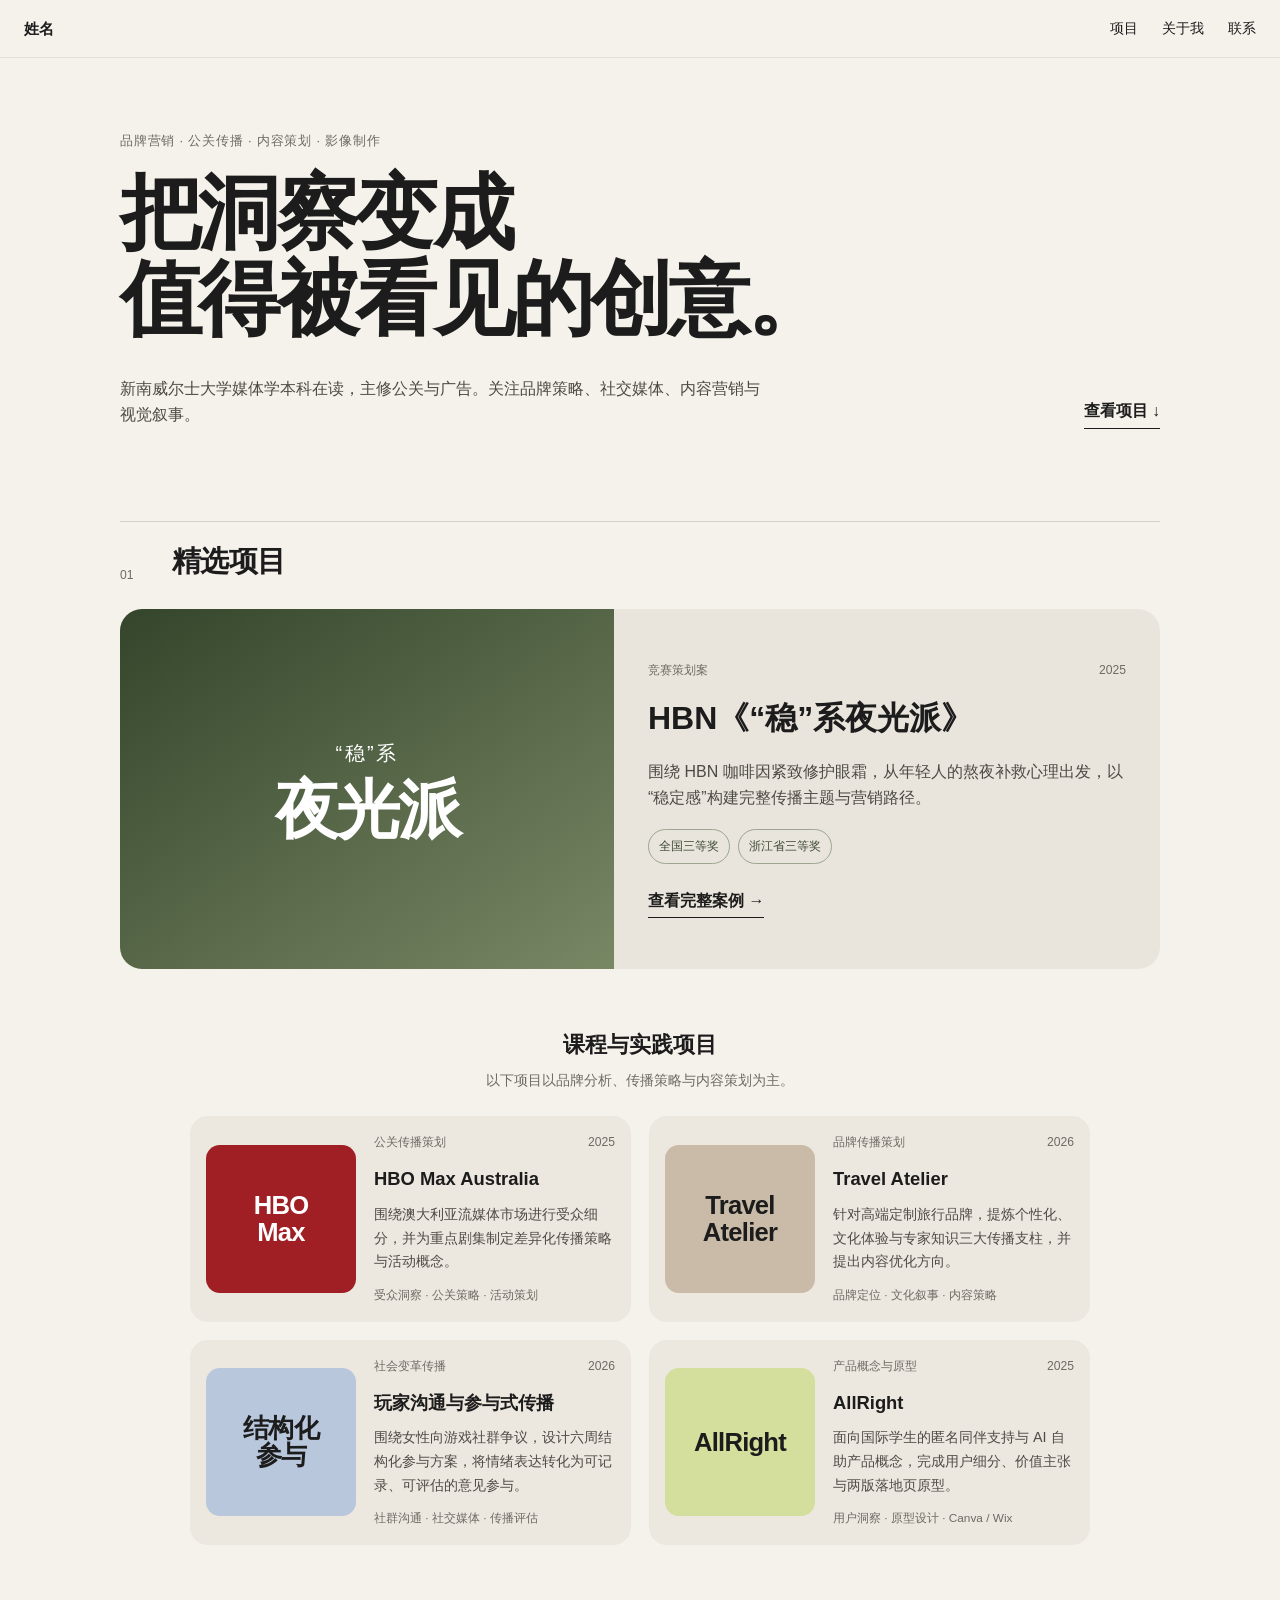
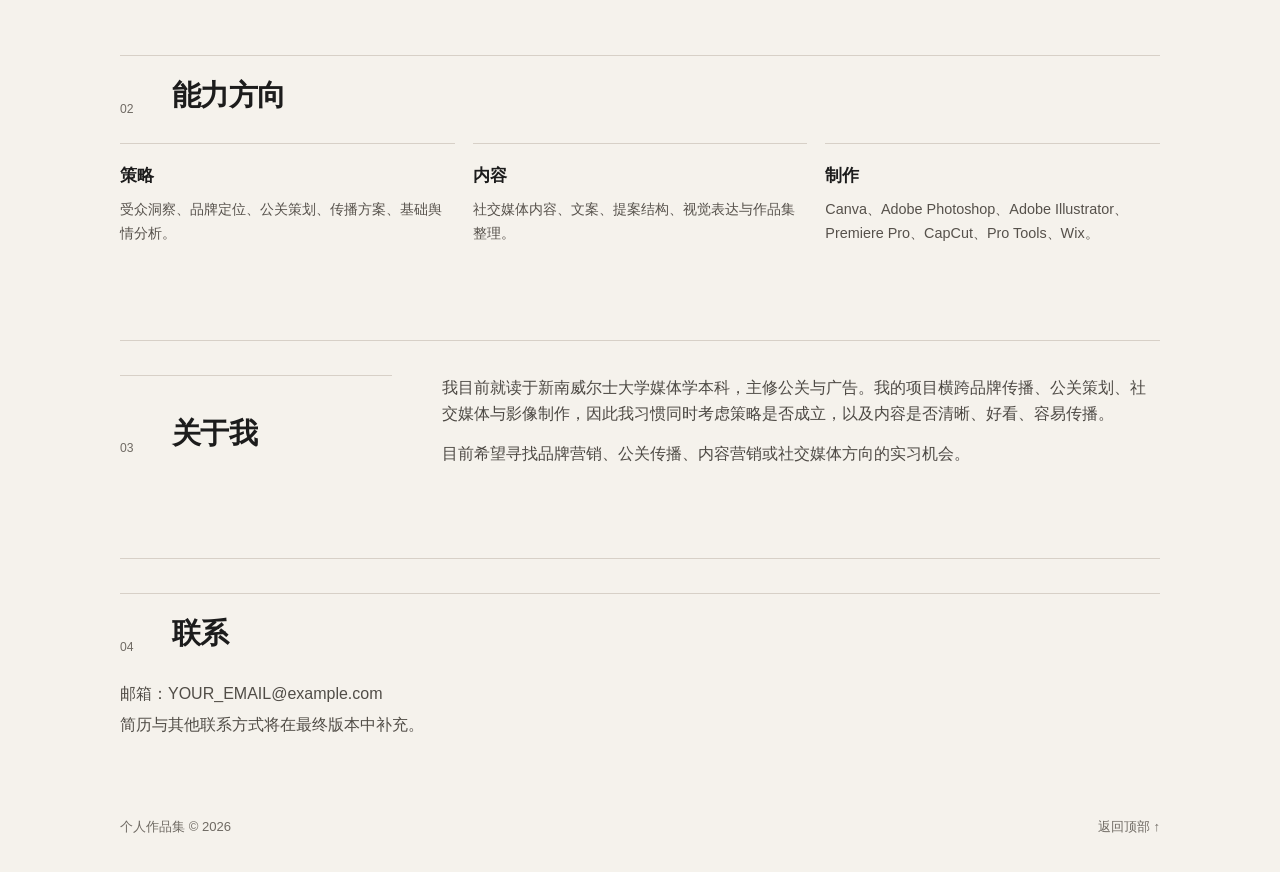
==== commit f4873477: "统一首页版式并修正关于我层级" ====
--- a/index.html
+++ b/index.html
@@ -28,16 +28,10 @@
     </section>
 
     <section id="work" class="work section-shell">
-      <div class="section-heading">
-        <span>01</span>
-        <h2>精选项目</h2>
-      </div>
+      <div class="section-heading"><span>01</span><h2>精选项目</h2></div>
 
       <article class="hbn-feature project reveal">
-        <div class="hbn-feature-visual" aria-hidden="true">
-          <span>“稳”系</span>
-          <strong>夜光派</strong>
-        </div>
+        <div class="hbn-feature-visual" aria-hidden="true"><span>“稳”系</span><strong>夜光派</strong></div>
         <div class="hbn-feature-copy">
           <div class="project-topline"><span>竞赛策划案</span><span>2025</span></div>
           <h3>HBN《“稳”系夜光派》</h3>
@@ -62,7 +56,6 @@
             <div class="tags">受众洞察 · 公关策略 · 活动策划</div>
           </div>
         </article>
-
         <article class="project-card reveal">
           <div class="project-thumb thumb-travel"><span>Travel<br>Atelier</span></div>
           <div class="project-copy">
@@ -72,7 +65,6 @@
             <div class="tags">品牌定位 · 文化叙事 · 内容策略</div>
           </div>
         </article>
-
         <article class="project-card reveal">
           <div class="project-thumb thumb-social"><span>结构化<br>参与</span></div>
           <div class="project-copy">
@@ -82,7 +74,6 @@
             <div class="tags">社群沟通 · 社交媒体 · 传播评估</div>
           </div>
         </article>
-
         <article class="project-card reveal">
           <div class="project-thumb thumb-allright"><span>AllRight</span></div>
           <div class="project-copy">
@@ -96,10 +87,7 @@
     </section>
 
     <section class="skills section-shell">
-      <div class="section-heading">
-        <span>02</span>
-        <h2>能力方向</h2>
-      </div>
+      <div class="section-heading"><span>02</span><h2>能力方向</h2></div>
       <div class="skill-grid">
         <div><h3>策略</h3><p>受众洞察、品牌定位、公关策划、传播方案、基础舆情分析。</p></div>
         <div><h3>内容</h3><p>社交媒体内容、文案、提案结构、视觉表达与作品集整理。</p></div>
@@ -108,10 +96,7 @@
     </section>
 
     <section id="about" class="about section-shell">
-      <div>
-        <span class="section-number">03</span>
-        <h2>关于我</h2>
-      </div>
+      <div class="section-heading"><span>03</span><h2>关于我</h2></div>
       <div class="about-copy reveal">
         <p>我目前就读于新南威尔士大学媒体学本科，主修公关与广告。我的项目横跨品牌传播、公关策划、社交媒体与影像制作，因此我习惯同时考虑策略是否成立，以及内容是否清晰、好看、容易传播。</p>
         <p>目前希望寻找品牌营销、公关传播、内容营销或社交媒体方向的实习机会。</p>
@@ -119,10 +104,7 @@
     </section>
 
     <section id="contact" class="contact section-shell">
-      <div class="section-heading">
-        <span>04</span>
-        <h2>联系</h2>
-      </div>
+      <div class="section-heading"><span>04</span><h2>联系</h2></div>
       <p>邮箱：YOUR_EMAIL@example.com</p>
       <p>简历与其他联系方式将在最终版本中补充。</p>
     </section>
@@ -132,7 +114,6 @@
     <span>个人作品集 © <span id="year"></span></span>
     <a href="#top">返回顶部 ↑</a>
   </footer>
-
   <script src="script.js"></script>
 </body>
 </html>
--- a/styles.css
+++ b/styles.css
@@ -1,39 +1,28 @@
 :root{
-  --bg:#f3efe8;
-  --ink:#171717;
-  --muted:#68645f;
-  --line:#cfc7bc;
-  --panel:#e8e1d7;
-  --accent:#d7ff59;
-  --blue:#b7c8ff;
-  --red:#bf2d2d;
-  --hbn:#6f7f52;
-  --hbn-dark:#26351f;
-  --hbn-cream:#f2efe3;
-  --hbn-soft:#d9dfc3;
-  --coffee:#6d4b37;
+  --bg:#f5f2ec;
+  --ink:#1c1c1c;
+  --muted:#6f6a63;
+  --line:#d7d0c7;
+  --panel:#ece7df;
+  --hbn:#6e7e54;
+  --hbn-dark:#26331f;
+  --hbn-cream:#f2efe5;
 }
 *{box-sizing:border-box}
 html{scroll-behavior:smooth}
-body{margin:0;background:var(--bg);color:var(--ink);font-family:"DM Sans",sans-serif;line-height:1.5}
+body{margin:0;background:var(--bg);color:var(--ink);font-family:-apple-system,BlinkMacSystemFont,"Segoe UI","PingFang SC","Microsoft YaHei",sans-serif;line-height:1.65}
 a{color:inherit;text-decoration:none}
-.section-shell{width:min(1180px,calc(100% - 48px));margin:0 auto}
-.site-header{position:sticky;top:0;z-index:20;display:flex;justify-content:space-between;align-items:center;padding:20px 24px;border-bottom:1px solid rgba(23,23,23,.16);background:rgba(243,239,232,.88);backdrop-filter:blur(14px)}
-.brand{font-weight:700;letter-spacing:.08em;font-size:.85rem}.nav{display:flex;gap:28px;font-size:.9rem}.nav a{position:relative}.nav a:after{content:"";position:absolute;left:0;bottom:-4px;width:100%;height:1px;background:currentColor;transform:scaleX(0);transform-origin:left;transition:.25s}.nav a:hover:after{transform:scaleX(1)}
-.hero{padding:96px 0 72px}.hero-kicker,.eyebrow,.project-meta,.section-heading span,.tag,.about-title>span{font-size:.78rem;letter-spacing:.08em;text-transform:uppercase;color:var(--muted)}
-.hero h1{max-width:1000px;font-size:clamp(3.7rem,8.2vw,7.8rem);line-height:.92;letter-spacing:-.055em;margin:18px 0 44px;font-weight:600}.hero h1 em,.about h2 em,.contact h2 em,.case-hero-copy h2 em{font-family:"Playfair Display",serif;font-weight:600}.hero-bottom{display:grid;grid-template-columns:1.2fr .8fr;gap:40px;align-items:end}.hero-intro{max-width:620px;font-size:1.15rem;margin:0;color:#393632}.text-link{font-weight:600;border-bottom:1px solid currentColor;width:max-content;padding-bottom:4px}
-.section-heading{display:grid;grid-template-columns:70px 1fr auto;align-items:end;border-top:1px solid var(--line);padding-top:20px;margin-bottom:28px}.section-heading h2{font-size:2rem;margin:0;letter-spacing:-.03em}.section-heading p{margin:0;color:var(--muted)}
-.work,.capabilities,.about{padding:40px 0 90px}.project{border-top:1px solid rgba(255,255,255,.25)}.project-hbn{position:relative;background:linear-gradient(135deg,#21311e,#536647 62%,#82906b);color:#f6f1e8;border-radius:28px;padding:28px;min-height:520px;display:flex;flex-direction:column;justify-content:space-between;overflow:hidden}.light-meta{color:#d6dccb!important}.hbn-symbol{position:absolute;inset:66px 40px auto auto;display:flex;gap:20px;align-items:center;font-family:"Playfair Display",serif;font-size:clamp(5rem,13vw,10rem);line-height:1;color:rgba(255,255,255,.08);letter-spacing:-.08em}.hbn-symbol .moon{font-size:.75em;transform:rotate(-18deg)}.feature-copy{display:grid;grid-template-columns:1.3fr .7fr;gap:36px;align-items:end;position:relative;z-index:1}.feature-copy h3{font-size:clamp(3rem,7vw,6.2rem);line-height:.95;letter-spacing:-.05em;margin:10px 0 0}.feature-side p{color:#e1e5d9;font-size:1.05rem}.award-list{list-style:none;padding:0;margin:22px 0;display:flex;gap:10px;flex-wrap:wrap}.award-list li{border:1px solid rgba(255,255,255,.42);padding:8px 12px;border-radius:999px;font-size:.82rem}.pill{display:inline-block;background:var(--hbn-cream);color:#23301f;padding:12px 16px;border-radius:999px;font-weight:700;font-size:.9rem}.project-grid{display:grid;grid-template-columns:1fr 1fr;gap:22px;margin-top:22px}.project-card{background:#ebe4db;border-radius:24px;padding:22px;display:flex;flex-direction:column;gap:18px}.project-meta{display:flex;justify-content:space-between}.card-art{aspect-ratio:16/10;border-radius:18px;display:flex;align-items:center;justify-content:center;gap:10px;font-size:clamp(2rem,5vw,4.8rem);font-weight:700;letter-spacing:-.05em;overflow:hidden}.art-red{background:var(--red);color:#fff}.art-stone{background:#c7b9a8}.art-blue{background:var(--blue)}.art-lime{background:var(--accent)}.card-copy h3{font-size:1.7rem;margin:0 0 8px}.card-copy p{margin:0 0 18px;color:#4b4742}.tag{display:block;font-size:.72rem}
+.section-shell{width:min(1040px,calc(100% - 40px));margin:0 auto}
+.site-header{position:sticky;top:0;z-index:20;display:flex;justify-content:space-between;align-items:center;padding:16px 24px;border-bottom:1px solid rgba(0,0,0,.08);background:rgba(245,242,236,.94);backdrop-filter:blur(12px)}
+.brand{font-weight:700;font-size:.95rem}.nav{display:flex;gap:24px;font-size:.9rem}.nav a:hover{opacity:.6}
+.hero{padding:72px 0 58px}.hero-kicker{font-size:.82rem;color:var(--muted);letter-spacing:.06em;margin:0 0 18px}.hero h1{font-size:clamp(2.8rem,6.4vw,5.4rem);line-height:1.05;letter-spacing:-.045em;margin:0 0 34px;max-width:860px;font-weight:700}.hero-bottom{display:flex;justify-content:space-between;gap:36px;align-items:flex-end}.hero-bottom p{max-width:640px;margin:0;color:#4d4944;font-size:1rem}.text-link,.primary-link{font-weight:600;border-bottom:1px solid currentColor;padding-bottom:3px;width:max-content}
+.work,.skills,.about{padding:34px 0 76px}.section-heading{display:grid;grid-template-columns:52px 1fr;align-items:end;border-top:1px solid var(--line);padding-top:16px;margin-bottom:24px}.section-heading span,.section-number{font-size:.76rem;color:var(--muted)}.section-heading h2,.about h2{font-size:1.8rem;margin:0;letter-spacing:-.02em}
+.hbn-feature{display:grid;grid-template-columns:.95fr 1.05fr;border-radius:22px;overflow:hidden;background:#e9e5dc;min-height:360px}.hbn-feature-visual{background:linear-gradient(145deg,#34452b,#788764);color:#fff;display:flex;flex-direction:column;justify-content:center;align-items:center;text-align:center;padding:36px}.hbn-feature-visual span{font-size:1.25rem;letter-spacing:.12em;margin-bottom:8px}.hbn-feature-visual strong{font-size:clamp(2.4rem,5vw,4.3rem);line-height:1;letter-spacing:-.04em}.hbn-feature-copy{padding:34px;display:flex;flex-direction:column;justify-content:center}.project-topline{display:flex;justify-content:space-between;gap:20px;color:var(--muted);font-size:.76rem;margin-bottom:12px}.hbn-feature-copy h3{font-size:2rem;margin:0 0 14px}.hbn-feature-copy p{margin:0 0 18px;color:#4d4944}.award-row{display:flex;gap:8px;flex-wrap:wrap;margin-bottom:22px}.award-row span{border:1px solid #9ca690;border-radius:999px;padding:6px 10px;font-size:.78rem;color:#3e4a36}.primary-link{margin-top:2px}
+.course-title{text-align:center;margin:58px auto 24px;max-width:620px}.course-title h3{font-size:1.35rem;margin:0 0 6px}.course-title p{margin:0;color:var(--muted);font-size:.9rem}.project-grid{display:grid;grid-template-columns:repeat(2,minmax(0,1fr));gap:18px;max-width:900px;margin:0 auto}.project-card{background:#ece7df;border-radius:18px;padding:16px;display:grid;grid-template-columns:150px 1fr;gap:18px;align-items:center;min-height:180px}.project-thumb{height:148px;border-radius:14px;display:flex;align-items:center;justify-content:center;text-align:center;font-weight:700;letter-spacing:-.03em;font-size:1.6rem;line-height:1.05}.thumb-hbo{background:#9f1f25;color:#fff}.thumb-travel{background:#c9bba8}.thumb-social{background:#b9c7dc}.thumb-allright{background:#d4df9d}.project-copy h3{font-size:1.15rem;margin:0 0 8px}.project-copy p{font-size:.9rem;margin:0 0 12px;color:#504b46}.tags{font-size:.74rem;color:var(--muted)}
+.skill-grid{display:grid;grid-template-columns:repeat(3,1fr);gap:18px}.skill-grid>div{padding:18px 0;border-top:1px solid var(--line)}.skill-grid h3{font-size:1.05rem;margin:0 0 8px}.skill-grid p{margin:0;color:#56514b;font-size:.9rem}.about{display:grid;grid-template-columns:.55fr 1.45fr;gap:50px;border-top:1px solid var(--line)}.about h2{margin-top:6px}.about-copy p{margin:0 0 14px;color:#4d4944}.contact{padding:34px 0 50px;border-top:1px solid var(--line)}.contact p{margin:4px 0;color:#514d47}.footer{display:flex;justify-content:space-between;padding:24px 0 34px;color:var(--muted);font-size:.82rem}
+.reveal{opacity:0;transform:translateY(12px);transition:opacity .55s ease,transform .55s ease}.reveal.is-visible{opacity:1;transform:none}
 
-.hbn-case{background:var(--hbn-cream);padding:76px 0 100px;border-top:1px solid #bfc6ad;border-bottom:1px solid #bfc6ad}.hbn-heading{border-color:#bfc6ad}.case-hero{display:grid;grid-template-columns:1.04fr .96fr;gap:44px;align-items:stretch;margin:34px 0 48px}.case-hero-copy{padding:44px 0}.case-kicker,.small-label,.case-section-label,.overview-item>span,.activation>div:nth-child(2)>span,.takeaway span{font-size:.76rem;letter-spacing:.09em;text-transform:uppercase;color:#667057}.case-hero-copy h2{font-size:clamp(3.6rem,7vw,7.2rem);line-height:.92;letter-spacing:-.055em;margin:16px 0 28px;color:#25321f}.case-lead{font-size:1.12rem;line-height:1.75;color:#46523d;max-width:720px}.case-awards{display:flex;gap:10px;flex-wrap:wrap;margin-top:28px}.case-awards span{border:1px solid #8e9c7b;border-radius:999px;padding:9px 13px;font-size:.8rem;color:#35412e}.case-hero-art{position:relative;min-height:560px;border-radius:34px;background:radial-gradient(circle at 50% 25%,#a8b596 0 14%,transparent 15%),linear-gradient(180deg,#70815a,#304129);overflow:hidden;display:flex;align-items:center;justify-content:center;color:#fff}.arch{position:absolute;width:48%;height:64%;border:12px solid #e8e4d5;border-bottom-width:18px;border-radius:999px 999px 26px 26px;bottom:56px;left:50%;transform:translateX(-50%);overflow:hidden;background:#1e2c1f}.leaf{position:absolute;background:linear-gradient(135deg,#2f4a35,#789069);border-radius:100% 0 100% 0;transform:rotate(28deg);box-shadow:0 0 40px rgba(255,255,255,.08)}.leaf-1{width:62%;height:36%;left:-10%;top:8%}.leaf-2{width:58%;height:32%;right:-12%;top:27%;transform:rotate(-28deg)}.leaf-3{width:54%;height:30%;left:4%;bottom:9%;transform:rotate(62deg)}.leaf-4{width:46%;height:26%;right:1%;bottom:2%;transform:rotate(-56deg)}.case-title-mark{position:relative;z-index:2;text-align:center;font-size:clamp(2.8rem,6vw,5.4rem);line-height:.92;font-weight:700;letter-spacing:-.06em;text-shadow:0 6px 22px rgba(0,0,0,.3)}.coffee-orbit{position:absolute;bottom:18px;font-size:.67rem;letter-spacing:.24em;color:#d7ddcf}.case-overview-grid{display:grid;grid-template-columns:repeat(4,1fr);gap:1px;background:#bfc6ad;border:1px solid #bfc6ad;border-radius:22px;overflow:hidden}.overview-item{background:#edf0e5;padding:24px;min-height:190px}.overview-item strong{display:block;font-size:1.18rem;margin:18px 0 8px;color:#26351f}.overview-item p{margin:0;color:#5e6855;font-size:.92rem}
-.case-section{padding:90px 0;border-top:1px solid #c5ccb6}.case-section-label{margin-bottom:24px}.case-section-title{display:grid;grid-template-columns:.35fr 1.65fr;margin-bottom:34px}.case-section-title h3{grid-column:2;font-size:clamp(2.3rem,4.7vw,4.8rem);line-height:1;letter-spacing:-.045em;margin:0;color:#25321f;max-width:950px}.insight-grid{display:grid;grid-template-columns:1.4fr .8fr .8fr;gap:18px}.insight-card{background:#e1e6d4;border-radius:24px;padding:26px;min-height:235px}.insight-card.big{grid-row:span 2;min-height:488px;display:flex;flex-direction:column;justify-content:flex-end;background:#2f4129;color:#f2efe3}.insight-card.big span{color:#bec9b2}.insight-card h4{font-size:clamp(2.1rem,4vw,4.4rem);line-height:1;margin:10px 0 20px;letter-spacing:-.05em}.insight-card p{color:inherit;opacity:.82;margin:0;max-width:560px}.insight-card>span{font-size:.74rem;letter-spacing:.08em;text-transform:uppercase;color:#65705b}.stat{font-size:clamp(3rem,6vw,5.8rem);font-weight:700;letter-spacing:-.06em;color:#34452f;margin:20px 0 12px}.quote-card{grid-column:2/4;background:#cabaa9}.quote-card blockquote{font-family:"Playfair Display",serif;font-size:clamp(1.9rem,3.3vw,3.2rem);line-height:1.15;margin:22px 0 0;color:#4a392f}
-.concept-grid{display:grid;grid-template-columns:1fr 1fr;gap:18px}.concept-left,.concept-right{border-radius:28px;padding:34px;min-height:420px}.concept-left{background:#dfe5d1}.concept-right{background:#6f7f52;color:white;display:flex;flex-direction:column;justify-content:flex-end}.concept-right .small-label{color:#d9dfcf}.concept-right h3{font-size:clamp(3.4rem,7vw,6.9rem);letter-spacing:-.06em;line-height:.9;margin:18px 0}.concept-right p{font-size:1.05rem;max-width:520px;color:#ebeee6}.logic-row{display:grid;grid-template-columns:120px 1fr;gap:20px;padding:22px 0;border-bottom:1px solid #b7c0a7}.logic-row span{color:#69745e}.logic-row b{font-size:1.05rem;color:#293522}
-.roadmap{display:grid;grid-template-columns:repeat(3,1fr);gap:16px}.stage{border-radius:26px;padding:26px;background:#e2e6d8;min-height:390px;display:flex;flex-direction:column}.stage.featured{background:#304129;color:#f2efe3}.stage-no{font-size:.74rem;letter-spacing:.09em}.stage small{margin-top:8px;opacity:.62}.stage h4{font-size:2.2rem;line-height:1.05;letter-spacing:-.04em;margin:32px 0 14px}.stage p{opacity:.8;margin:0 0 24px}.stage-tags{display:flex;gap:7px;flex-wrap:wrap;margin-top:auto}.stage-tags span{font-size:.72rem;border:1px solid currentColor;border-radius:999px;padding:7px 9px;opacity:.75}
-.activation-grid{display:grid;grid-template-columns:1fr 1fr;gap:18px}.activation{position:relative;border-radius:26px;padding:24px;background:#e5e8db;min-height:390px;display:grid;grid-template-columns:48px 1fr;gap:10px;overflow:hidden}.activation-num{font-size:.72rem;color:#7c856f}.activation h4{font-size:2rem;line-height:1.05;margin:8px 0 12px;letter-spacing:-.035em;color:#283721}.activation p{margin:0;color:#65705d;max-width:500px}.film-frame,.game-ui,.lab-plan,.diary-ui,.ugc-wall,.coffee-cup{grid-column:1/-1;margin-top:26px;border-radius:20px;min-height:160px}.film-frame{background:linear-gradient(180deg,#101314,#1f2a21);color:#f4f0e8;padding:18px;display:flex;align-items:flex-end;justify-content:space-between}.film-frame strong{font-size:2.1rem;line-height:1}.film-frame span{align-self:flex-start;font-family:monospace}.game-ui{background:#b8c8a2;display:grid;grid-template-columns:1fr 1fr;align-items:center;padding:24px;position:relative}.panda{font-size:3rem}.game-target{font-size:2rem;font-weight:800;line-height:.9;text-align:right}.game-score{position:absolute;top:12px;right:14px;font-family:monospace}.lab-plan{background:#33442d;display:grid;grid-template-columns:repeat(4,1fr);gap:1px;padding:1px}.lab-plan span{background:#81906d;color:white;display:flex;align-items:center;justify-content:center;font-weight:700}.diary-ui{background:#f2efe3;border:1px solid #bcc5ad;padding:20px}.diary-ui>div:first-child{display:flex;justify-content:space-between}.bars{display:grid;grid-template-columns:repeat(4,1fr);gap:10px;align-items:end;height:90px;margin-top:20px}.bars i{display:block;background:#6f7f52;border-radius:999px}.bars i:nth-child(1){height:36%}.bars i:nth-child(2){height:72%}.bars i:nth-child(3){height:58%}.bars i:nth-child(4){height:88%}.ugc-wall{display:flex;gap:8px;flex-wrap:wrap;align-content:center;background:#cdd9a8;padding:20px}.ugc-wall span{background:#f7f4eb;border-radius:999px;padding:11px 13px;font-weight:600}.coffee-cup{background:linear-gradient(135deg,#7a5139,#3d2b23);color:white;display:flex;align-items:center;justify-content:center;text-align:center;font-size:2rem;font-weight:700;letter-spacing:.06em;border-radius:18px 18px 46% 46%}.coffee-cup small{font-size:.8rem;font-weight:500}
-.system-grid{display:grid;grid-template-columns:1fr 1fr;gap:24px;align-items:end}.system-copy h3{font-size:clamp(2.4rem,5vw,5rem);line-height:.98;letter-spacing:-.05em;margin:0 0 22px;color:#27351f}.system-copy p{color:#606a58;max-width:560px}.system-flow{display:flex;gap:10px;flex-wrap:wrap;align-items:center;justify-content:flex-end}.system-flow span{border:1px solid #7c886e;padding:10px 12px;border-radius:999px;font-size:.73rem}.system-flow b{color:#76816a}.budget-strip{margin-top:44px;display:grid;grid-template-columns:repeat(6,1fr);border:1px solid #bdc6ae;border-radius:22px;overflow:hidden}.budget-strip>div{padding:18px;background:#e5e9dc;border-right:1px solid #bdc6ae}.budget-strip>div:last-child{border-right:0}.budget-strip span{display:block;font-size:.75rem;color:#69745e}.budget-strip strong{display:block;font-size:1.45rem;margin-top:7px;color:#283720}.takeaway{display:grid;grid-template-columns:1.2fr .8fr;gap:50px;align-items:end}.takeaway h3{font-size:clamp(2.8rem,5.6vw,5.8rem);line-height:.96;letter-spacing:-.055em;margin:14px 0 0;color:#25321f}.takeaway p{font-size:1.03rem;color:#5c6754}
-.capability-grid{display:grid;grid-template-columns:repeat(3,1fr);gap:18px}.capability-grid>div{padding:24px 0;border-top:1px solid var(--line)}.capability-grid h3{font-size:1.5rem;margin:10px 0}.capability-grid p{color:#4b4742;margin:0}.capability-grid span{font-size:.75rem;color:var(--muted)}
-.about{display:grid;grid-template-columns:1fr 1fr;gap:70px;align-items:start}.about-title h2{font-size:clamp(3.3rem,7vw,6.3rem);line-height:.95;margin:18px 0 0;letter-spacing:-.05em}.about-copy{padding-top:30px}.about-copy p{font-size:1.1rem;color:#3f3b36}.about-copy .text-link{display:inline-block;margin-top:20px}
-.contact{padding:90px 0 50px;border-top:1px solid var(--line)}.contact>p{color:var(--muted)}.contact h2{font-size:clamp(3.4rem,8vw,7rem);line-height:.95;letter-spacing:-.05em;margin:16px 0 50px}.contact-row{display:flex;justify-content:space-between;gap:30px;padding-top:18px;border-top:1px solid var(--line);font-size:.95rem}.footer{display:flex;justify-content:space-between;padding:28px 0 36px;color:var(--muted);font-size:.85rem}
-.reveal{opacity:0;transform:translateY(20px);transition:opacity .7s ease,transform .7s ease}.reveal.is-visible{opacity:1;transform:none}
-@media(max-width:920px){.case-overview-grid{grid-template-columns:1fr 1fr}.insight-grid,.roadmap,.activation-grid{grid-template-columns:1fr}.insight-card.big{min-height:360px;grid-row:auto}.quote-card{grid-column:auto}.budget-strip{grid-template-columns:1fr 1fr 1fr}.budget-strip>div:nth-child(3){border-right:0}}
-@media(max-width:820px){.section-shell{width:min(100% - 28px,1180px)}.site-header{padding:16px 14px}.nav{gap:16px}.hero{padding-top:70px}.hero-bottom,.feature-copy,.case-hero,.concept-grid,.system-grid,.takeaway,.about{grid-template-columns:1fr}.project-grid{grid-template-columns:1fr}.feature-side{max-width:620px}.section-heading{grid-template-columns:48px 1fr}.section-heading p{grid-column:2;margin-top:6px}.capability-grid{grid-template-columns:1fr}.contact-row{flex-direction:column}.project-hbn{min-height:540px}.hbn-symbol{font-size:5.2rem;top:90px}.case-hero-art{min-height:440px}.case-section-title{grid-template-columns:1fr}.case-section-title h3{grid-column:1}.case-overview-grid{grid-template-columns:1fr}.budget-strip{grid-template-columns:1fr 1fr}.budget-strip>div{border-bottom:1px solid #bdc6ae}.budget-strip>div:nth-child(even){border-right:0}.logic-row{grid-template-columns:1fr}.system-flow{justify-content:flex-start}}
+/* HBN 独立案例页 */
+.case-page{background:var(--hbn-cream)}.case-header{border-bottom:1px solid #c9cfbc;background:rgba(242,239,229,.95)}.case-main{width:min(980px,calc(100% - 40px));margin:0 auto;padding:54px 0 80px}.back-link{font-size:.86rem;color:#59624f}.case-intro{display:grid;grid-template-columns:1.1fr .9fr;gap:34px;align-items:center;padding:40px 0 50px}.case-intro h1{font-size:clamp(2.5rem,5vw,4.6rem);line-height:1.05;margin:10px 0 18px;color:#26331f;letter-spacing:-.04em}.case-intro p{color:#526049}.case-cover{min-height:360px;border-radius:22px;background:linear-gradient(145deg,#394c30,#788865);display:flex;flex-direction:column;align-items:center;justify-content:center;color:white}.case-cover span{font-size:1.2rem}.case-cover strong{font-size:3.4rem;line-height:1;margin-top:8px}.case-meta{display:flex;gap:8px;flex-wrap:wrap;margin-top:18px}.case-meta span{border:1px solid #9aa58d;border-radius:999px;padding:6px 10px;font-size:.78rem}.case-section{padding:44px 0;border-top:1px solid #c9cfbc}.case-section h2{font-size:1.65rem;margin:0 0 16px;color:#26331f}.case-section p{color:#53604c}.insight-list,.activation-list{display:grid;grid-template-columns:repeat(3,1fr);gap:14px;margin-top:20px}.insight-list div,.activation-list div{background:#e3e7d8;border-radius:16px;padding:18px}.insight-list h3,.activation-list h3{font-size:1rem;margin:0 0 8px}.insight-list p,.activation-list p{font-size:.88rem;margin:0}.roadmap{display:grid;grid-template-columns:repeat(3,1fr);gap:14px;margin-top:20px}.roadmap div{padding:18px;border-radius:16px;background:#e0e5d5}.roadmap div:nth-child(2){background:#394b31;color:white}.roadmap div:nth-child(2) p{color:#edf0e7}.roadmap h3{font-size:1.1rem;margin:0 0 6px}.roadmap small{opacity:.65}.roadmap p{font-size:.88rem;margin:10px 0 0}.case-note{margin-top:28px;padding:18px;border-left:3px solid var(--hbn);background:#e8ebdf;color:#4c5845}
+
+@media(max-width:820px){.section-shell,.case-main{width:min(100% - 28px,1040px)}.hero{padding-top:56px}.hero-bottom,.about,.case-intro{display:block}.hero-bottom .text-link{display:inline-block;margin-top:20px}.hbn-feature{grid-template-columns:1fr}.hbn-feature-visual{min-height:220px}.project-grid{grid-template-columns:1fr}.project-card{grid-template-columns:120px 1fr}.project-thumb{height:120px}.skill-grid,.insight-list,.activation-list,.roadmap{grid-template-columns:1fr}.about-copy{margin-top:22px}.nav{gap:14px}.site-header{padding:14px}.case-cover{min-height:260px;margin-top:24px}}
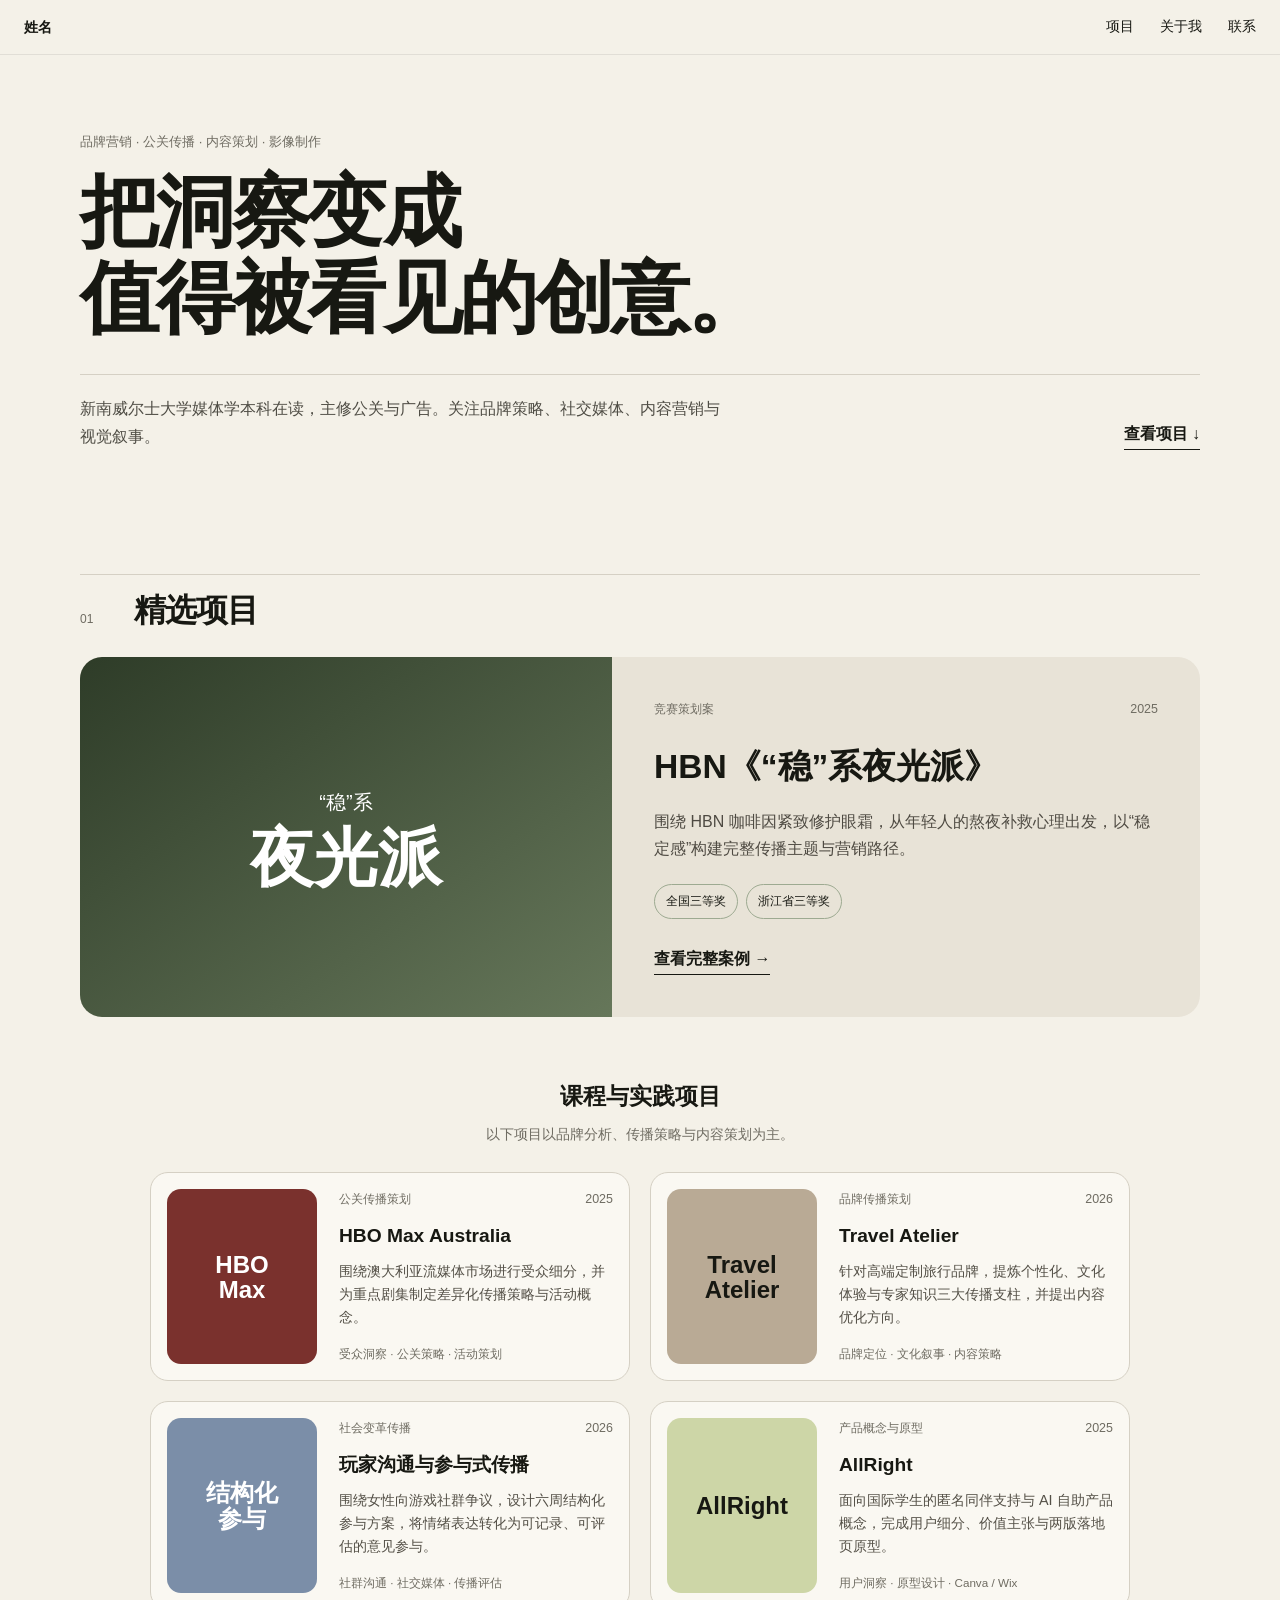
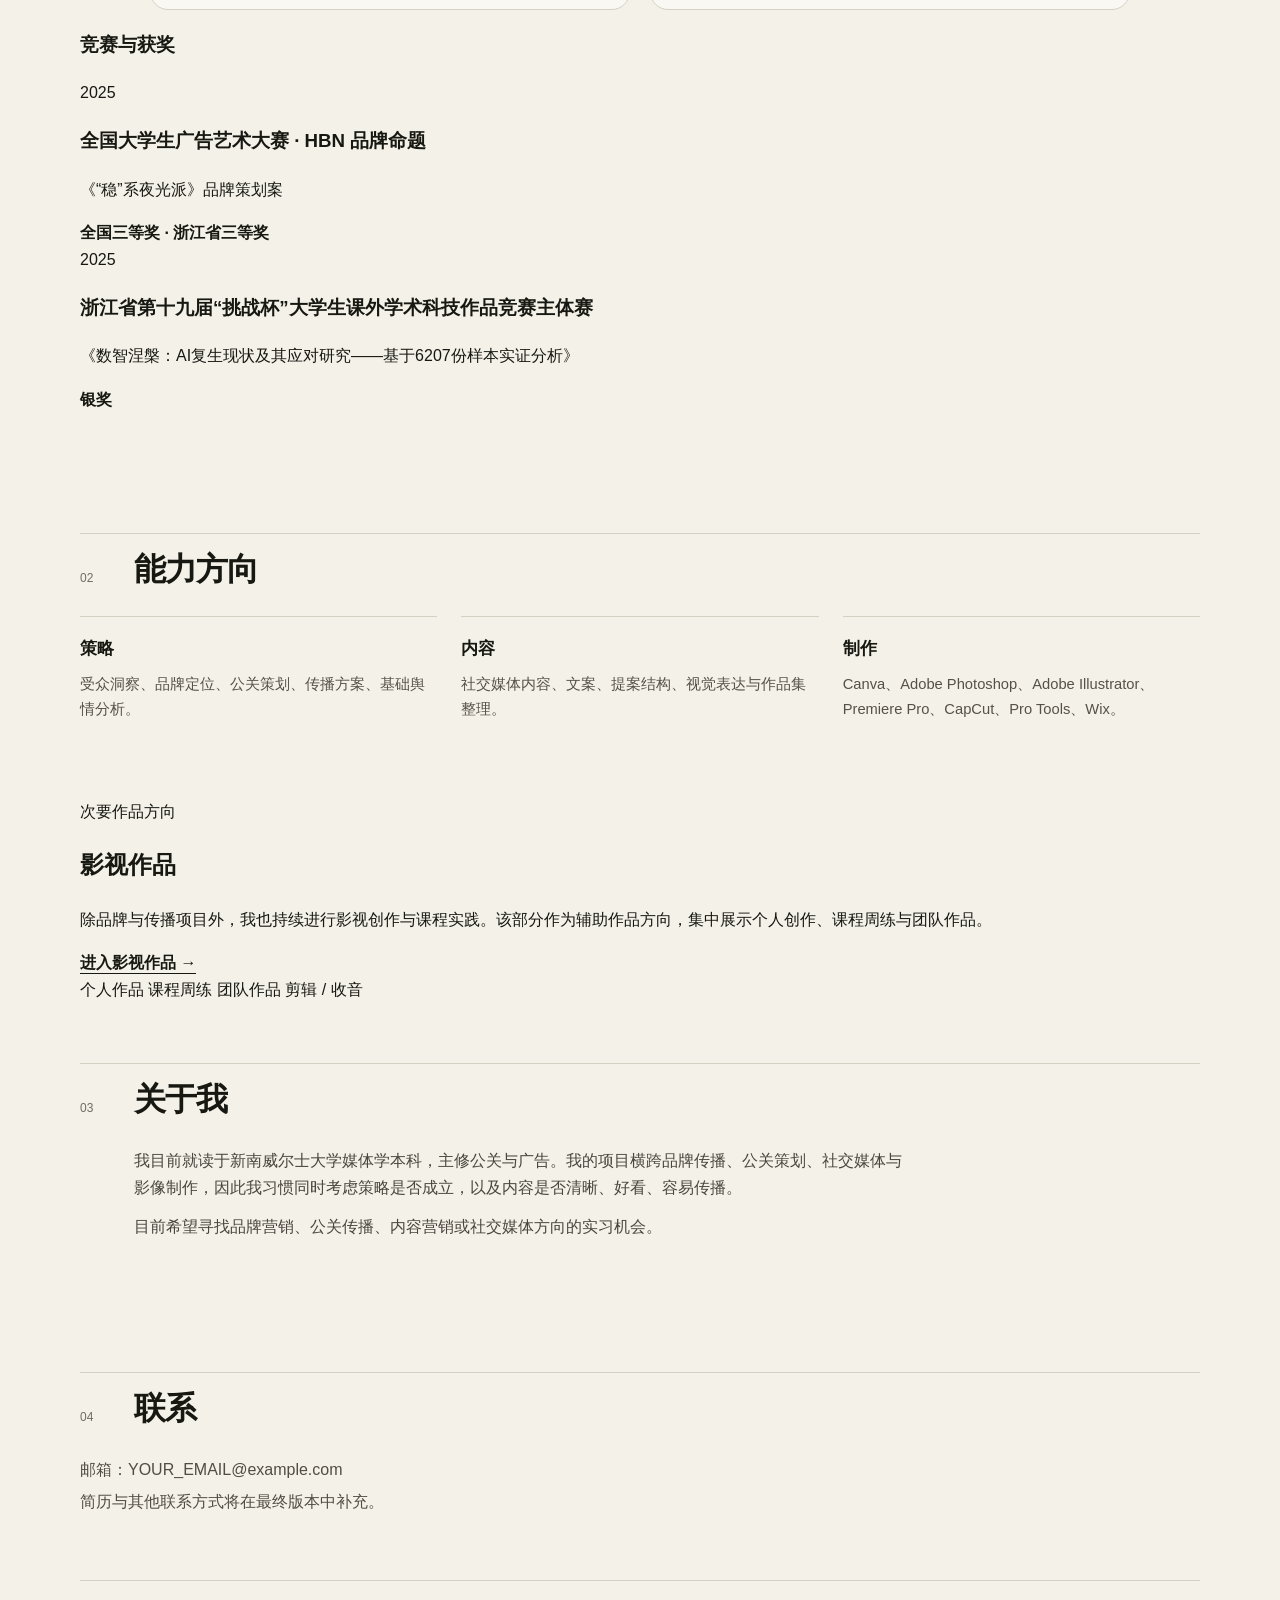
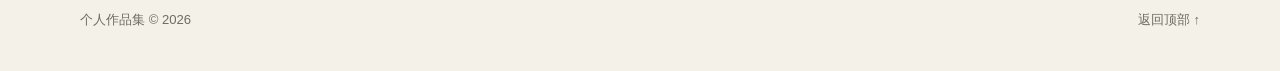
==== commit c346ac75: "新增竞赛经历与影视作品入口" ====
--- a/index.html
+++ b/index.html
@@ -84,6 +84,28 @@
           </div>
         </article>
       </div>
+
+      <div class="competition-title">
+        <h3>竞赛与获奖</h3>
+      </div>
+      <div class="competition-list">
+        <article class="competition-item reveal">
+          <div class="competition-year">2025</div>
+          <div>
+            <h3>全国大学生广告艺术大赛 · HBN 品牌命题</h3>
+            <p>《“稳”系夜光派》品牌策划案</p>
+          </div>
+          <strong>全国三等奖 · 浙江省三等奖</strong>
+        </article>
+        <article class="competition-item reveal">
+          <div class="competition-year">2025</div>
+          <div>
+            <h3>浙江省第十九届“挑战杯”大学生课外学术科技作品竞赛主体赛</h3>
+            <p>《数智涅槃：AI复生现状及其应对研究——基于6207份样本实证分析》</p>
+          </div>
+          <strong>银奖</strong>
+        </article>
+      </div>
     </section>
 
     <section class="skills section-shell">
@@ -92,6 +114,21 @@
         <div><h3>策略</h3><p>受众洞察、品牌定位、公关策划、传播方案、基础舆情分析。</p></div>
         <div><h3>内容</h3><p>社交媒体内容、文案、提案结构、视觉表达与作品集整理。</p></div>
         <div><h3>制作</h3><p>Canva、Adobe Photoshop、Adobe Illustrator、Premiere Pro、CapCut、Pro Tools、Wix。</p></div>
+      </div>
+    </section>
+
+    <section class="film-preview section-shell reveal">
+      <div class="film-preview-copy">
+        <p class="film-kicker">次要作品方向</p>
+        <h2>影视作品</h2>
+        <p>除品牌与传播项目外，我也持续进行影视创作与课程实践。该部分作为辅助作品方向，集中展示个人创作、课程周练与团队作品。</p>
+        <a class="primary-link" href="film.html">进入影视作品 →</a>
+      </div>
+      <div class="film-preview-index" aria-hidden="true">
+        <span>个人作品</span>
+        <span>课程周练</span>
+        <span>团队作品</span>
+        <span>剪辑 / 收音</span>
       </div>
     </section>
 
--- a/styles.css
+++ b/styles.css
@@ -1,28 +1,40 @@
 :root{
-  --bg:#f5f2ec;
-  --ink:#1c1c1c;
-  --muted:#6f6a63;
-  --line:#d7d0c7;
-  --panel:#ece7df;
-  --hbn:#6e7e54;
-  --hbn-dark:#26331f;
-  --hbn-cream:#f2efe5;
+  --bg:#f4f1e8;
+  --ink:#171812;
+  --muted:#6f6c62;
+  --line:#d5d0c4;
+  --green:#526544;
+  --green-dark:#25331f;
+  --green-soft:#dfe5d5;
+  --cream:#faf8f2;
+  --red:#7a312d;
+  --blue:#7b8ea8;
+  --stone:#b9aa95;
 }
 *{box-sizing:border-box}
 html{scroll-behavior:smooth}
-body{margin:0;background:var(--bg);color:var(--ink);font-family:-apple-system,BlinkMacSystemFont,"Segoe UI","PingFang SC","Microsoft YaHei",sans-serif;line-height:1.65}
+body{margin:0;background:var(--bg);color:var(--ink);font-family:"Noto Sans SC","PingFang SC","Microsoft YaHei",Arial,sans-serif;line-height:1.7}
 a{color:inherit;text-decoration:none}
-.section-shell{width:min(1040px,calc(100% - 40px));margin:0 auto}
-.site-header{position:sticky;top:0;z-index:20;display:flex;justify-content:space-between;align-items:center;padding:16px 24px;border-bottom:1px solid rgba(0,0,0,.08);background:rgba(245,242,236,.94);backdrop-filter:blur(12px)}
-.brand{font-weight:700;font-size:.95rem}.nav{display:flex;gap:24px;font-size:.9rem}.nav a:hover{opacity:.6}
-.hero{padding:72px 0 58px}.hero-kicker{font-size:.82rem;color:var(--muted);letter-spacing:.06em;margin:0 0 18px}.hero h1{font-size:clamp(2.8rem,6.4vw,5.4rem);line-height:1.05;letter-spacing:-.045em;margin:0 0 34px;max-width:860px;font-weight:700}.hero-bottom{display:flex;justify-content:space-between;gap:36px;align-items:flex-end}.hero-bottom p{max-width:640px;margin:0;color:#4d4944;font-size:1rem}.text-link,.primary-link{font-weight:600;border-bottom:1px solid currentColor;padding-bottom:3px;width:max-content}
-.work,.skills,.about{padding:34px 0 76px}.section-heading{display:grid;grid-template-columns:52px 1fr;align-items:end;border-top:1px solid var(--line);padding-top:16px;margin-bottom:24px}.section-heading span,.section-number{font-size:.76rem;color:var(--muted)}.section-heading h2,.about h2{font-size:1.8rem;margin:0;letter-spacing:-.02em}
-.hbn-feature{display:grid;grid-template-columns:.95fr 1.05fr;border-radius:22px;overflow:hidden;background:#e9e5dc;min-height:360px}.hbn-feature-visual{background:linear-gradient(145deg,#34452b,#788764);color:#fff;display:flex;flex-direction:column;justify-content:center;align-items:center;text-align:center;padding:36px}.hbn-feature-visual span{font-size:1.25rem;letter-spacing:.12em;margin-bottom:8px}.hbn-feature-visual strong{font-size:clamp(2.4rem,5vw,4.3rem);line-height:1;letter-spacing:-.04em}.hbn-feature-copy{padding:34px;display:flex;flex-direction:column;justify-content:center}.project-topline{display:flex;justify-content:space-between;gap:20px;color:var(--muted);font-size:.76rem;margin-bottom:12px}.hbn-feature-copy h3{font-size:2rem;margin:0 0 14px}.hbn-feature-copy p{margin:0 0 18px;color:#4d4944}.award-row{display:flex;gap:8px;flex-wrap:wrap;margin-bottom:22px}.award-row span{border:1px solid #9ca690;border-radius:999px;padding:6px 10px;font-size:.78rem;color:#3e4a36}.primary-link{margin-top:2px}
-.course-title{text-align:center;margin:58px auto 24px;max-width:620px}.course-title h3{font-size:1.35rem;margin:0 0 6px}.course-title p{margin:0;color:var(--muted);font-size:.9rem}.project-grid{display:grid;grid-template-columns:repeat(2,minmax(0,1fr));gap:18px;max-width:900px;margin:0 auto}.project-card{background:#ece7df;border-radius:18px;padding:16px;display:grid;grid-template-columns:150px 1fr;gap:18px;align-items:center;min-height:180px}.project-thumb{height:148px;border-radius:14px;display:flex;align-items:center;justify-content:center;text-align:center;font-weight:700;letter-spacing:-.03em;font-size:1.6rem;line-height:1.05}.thumb-hbo{background:#9f1f25;color:#fff}.thumb-travel{background:#c9bba8}.thumb-social{background:#b9c7dc}.thumb-allright{background:#d4df9d}.project-copy h3{font-size:1.15rem;margin:0 0 8px}.project-copy p{font-size:.9rem;margin:0 0 12px;color:#504b46}.tags{font-size:.74rem;color:var(--muted)}
-.skill-grid{display:grid;grid-template-columns:repeat(3,1fr);gap:18px}.skill-grid>div{padding:18px 0;border-top:1px solid var(--line)}.skill-grid h3{font-size:1.05rem;margin:0 0 8px}.skill-grid p{margin:0;color:#56514b;font-size:.9rem}.about{display:grid;grid-template-columns:.55fr 1.45fr;gap:50px;border-top:1px solid var(--line)}.about h2{margin-top:6px}.about-copy p{margin:0 0 14px;color:#4d4944}.contact{padding:34px 0 50px;border-top:1px solid var(--line)}.contact p{margin:4px 0;color:#514d47}.footer{display:flex;justify-content:space-between;padding:24px 0 34px;color:var(--muted);font-size:.82rem}
+.section-shell{width:min(1120px,calc(100% - 48px));margin:0 auto}
+.site-header{position:sticky;top:0;z-index:20;display:flex;justify-content:space-between;align-items:center;padding:15px 24px;border-bottom:1px solid rgba(0,0,0,.08);background:rgba(244,241,232,.94);backdrop-filter:blur(12px)}
+.brand{font-size:.9rem;font-weight:700}.nav{display:flex;gap:26px;font-size:.88rem}.nav a:hover{opacity:.55}
+.hero{padding:76px 0 64px}.hero-kicker{margin:0 0 15px;color:var(--muted);font-size:.83rem}.hero h1{margin:0;font-size:clamp(3rem,6.2vw,5.7rem);line-height:1.08;letter-spacing:-.04em;font-weight:700;max-width:900px}.hero-bottom{display:flex;justify-content:space-between;gap:40px;align-items:flex-end;margin-top:34px;padding-top:20px;border-top:1px solid var(--line)}.hero-bottom p{max-width:650px;margin:0;color:#4f4d45}.text-link,.primary-link{font-weight:700;border-bottom:1px solid currentColor;padding-bottom:2px;white-space:nowrap}
+.work,.skills,.about,.contact{padding:60px 0}.section-heading{display:grid;grid-template-columns:54px 1fr;align-items:end;border-top:1px solid var(--line);padding-top:16px;margin-bottom:28px}.section-heading span{font-size:.75rem;color:var(--muted)}.section-heading h2{margin:0;font-size:2rem;line-height:1.2;letter-spacing:-.03em}
+.hbn-feature{display:grid;grid-template-columns:.95fr 1.05fr;gap:0;border-radius:22px;overflow:hidden;background:#e8e3d7;min-height:360px}.hbn-feature-visual{background:linear-gradient(145deg,#2e3c28,#66775a);color:white;display:flex;flex-direction:column;align-items:center;justify-content:center;text-align:center;padding:40px}.hbn-feature-visual span{font-size:1.25rem}.hbn-feature-visual strong{font-size:clamp(2.8rem,5vw,4.8rem);line-height:1;margin-top:7px}.hbn-feature-copy{padding:42px;display:flex;flex-direction:column;justify-content:center}.project-topline{display:flex;justify-content:space-between;gap:16px;color:var(--muted);font-size:.78rem}.hbn-feature-copy h3{font-size:2.1rem;margin:18px 0 12px}.hbn-feature-copy p{margin:0;color:#4e4a42}.award-row{display:flex;gap:8px;flex-wrap:wrap;margin:22px 0}.award-row span,.case-meta span{border:1px solid #9daa91;border-radius:999px;padding:6px 11px;font-size:.78rem}.primary-link{width:max-content;margin-top:4px}
+.course-title{text-align:center;margin:60px 0 26px}.course-title h3{font-size:1.45rem;margin:0 0 5px}.course-title p{margin:0;color:var(--muted);font-size:.9rem}.project-grid{display:grid;grid-template-columns:repeat(2,minmax(0,1fr));gap:20px;max-width:980px;margin:0 auto}.project-card{display:grid;grid-template-columns:150px 1fr;gap:22px;align-items:stretch;background:var(--cream);border:1px solid var(--line);border-radius:18px;padding:16px;min-height:190px}.project-thumb{border-radius:14px;min-height:155px;display:flex;align-items:center;justify-content:center;text-align:center;font-weight:700;font-size:1.5rem;line-height:1.05}.thumb-hbo{background:var(--red);color:#fff}.thumb-travel{background:var(--stone)}.thumb-social{background:var(--blue);color:#fff}.thumb-allright{background:#cdd6a7}.project-copy{display:flex;flex-direction:column;justify-content:center}.project-copy h3{font-size:1.2rem;margin:10px 0 7px}.project-copy p{font-size:.9rem;margin:0;color:#545047;line-height:1.6}.tags{font-size:.73rem;color:var(--muted);margin-top:15px}
+.skill-grid{display:grid;grid-template-columns:repeat(3,1fr);gap:24px}.skill-grid>div{border-top:1px solid var(--line);padding-top:18px}.skill-grid h3{font-size:1.05rem;margin:0 0 8px}.skill-grid p{margin:0;color:#555148;font-size:.92rem}.about-copy{max-width:780px;margin-left:54px}.about-copy p{font-size:1rem;color:#49463f;margin:0 0 12px}.contact p{margin:5px 0;color:#514d45}.footer{display:flex;justify-content:space-between;padding:28px 0 40px;border-top:1px solid var(--line);font-size:.82rem;color:var(--muted)}
 .reveal{opacity:0;transform:translateY(12px);transition:opacity .55s ease,transform .55s ease}.reveal.is-visible{opacity:1;transform:none}
 
-/* HBN 独立案例页 */
-.case-page{background:var(--hbn-cream)}.case-header{border-bottom:1px solid #c9cfbc;background:rgba(242,239,229,.95)}.case-main{width:min(980px,calc(100% - 40px));margin:0 auto;padding:54px 0 80px}.back-link{font-size:.86rem;color:#59624f}.case-intro{display:grid;grid-template-columns:1.1fr .9fr;gap:34px;align-items:center;padding:40px 0 50px}.case-intro h1{font-size:clamp(2.5rem,5vw,4.6rem);line-height:1.05;margin:10px 0 18px;color:#26331f;letter-spacing:-.04em}.case-intro p{color:#526049}.case-cover{min-height:360px;border-radius:22px;background:linear-gradient(145deg,#394c30,#788865);display:flex;flex-direction:column;align-items:center;justify-content:center;color:white}.case-cover span{font-size:1.2rem}.case-cover strong{font-size:3.4rem;line-height:1;margin-top:8px}.case-meta{display:flex;gap:8px;flex-wrap:wrap;margin-top:18px}.case-meta span{border:1px solid #9aa58d;border-radius:999px;padding:6px 10px;font-size:.78rem}.case-section{padding:44px 0;border-top:1px solid #c9cfbc}.case-section h2{font-size:1.65rem;margin:0 0 16px;color:#26331f}.case-section p{color:#53604c}.insight-list,.activation-list{display:grid;grid-template-columns:repeat(3,1fr);gap:14px;margin-top:20px}.insight-list div,.activation-list div{background:#e3e7d8;border-radius:16px;padding:18px}.insight-list h3,.activation-list h3{font-size:1rem;margin:0 0 8px}.insight-list p,.activation-list p{font-size:.88rem;margin:0}.roadmap{display:grid;grid-template-columns:repeat(3,1fr);gap:14px;margin-top:20px}.roadmap div{padding:18px;border-radius:16px;background:#e0e5d5}.roadmap div:nth-child(2){background:#394b31;color:white}.roadmap div:nth-child(2) p{color:#edf0e7}.roadmap h3{font-size:1.1rem;margin:0 0 6px}.roadmap small{opacity:.65}.roadmap p{font-size:.88rem;margin:10px 0 0}.case-note{margin-top:28px;padding:18px;border-left:3px solid var(--hbn);background:#e8ebdf;color:#4c5845}
+/* HBN case page */
+.case-intro{padding:58px 0 36px}.back-link{display:inline-block;font-size:.84rem;color:var(--muted);margin-bottom:34px}.case-kicker{font-size:.86rem;color:#4c5d43;margin:0 0 13px}.case-intro h1{font-size:clamp(2.7rem,5vw,4.6rem);line-height:1.06;margin:0;letter-spacing:-.035em;white-space:nowrap;color:var(--green-dark)}.case-summary{max-width:900px;font-size:1.05rem;color:#56604f;margin:24px 0 20px}.case-meta{display:flex;gap:8px;flex-wrap:wrap}.case-cover{padding:16px 0 52px}.case-cover img{display:block;width:min(920px,100%);height:auto;margin:0 auto;border-radius:20px;box-shadow:0 16px 45px rgba(45,51,36,.08)}
+.case-section{padding:54px 0;border-top:1px solid var(--line)}.case-section-heading{display:grid;grid-template-columns:54px 1fr;align-items:end;margin-bottom:28px}.case-section-heading span{font-size:.75rem;color:#78806e}.case-section-heading h2{font-size:1.8rem;margin:0;color:var(--green-dark)}.two-col-text{display:grid;grid-template-columns:1fr 1fr;gap:24px}.two-col-text>div,.insight-points>div,.activation-grid article{background:#eceee5;border-radius:16px;padding:24px}.two-col-text h3,.activation-grid h3{margin:0 0 8px;font-size:1.05rem}.two-col-text p,.activation-grid p,.insight-points p{margin:0;color:#5a5e55;font-size:.92rem}.insight-layout{display:grid;grid-template-columns:1fr 1.15fr;gap:24px}.insight-layout blockquote{margin:0;background:var(--green-dark);color:#fff;border-radius:18px;padding:36px;font-size:1.8rem;line-height:1.45;font-weight:700;display:flex;align-items:flex-end}.insight-points{display:grid;gap:12px}.insight-points b{display:block;margin-bottom:5px;color:#35412f}.idea-panel{display:grid;grid-template-columns:repeat(3,1fr);gap:12px}.idea-panel>div{background:#e4e8dc;border-radius:15px;padding:22px}.idea-panel span,.idea-panel small{font-size:.78rem;color:#68735f}.idea-panel p{margin:8px 0 0;font-size:.9rem;color:#4d5548}.idea-result{grid-column:1/-1!important;background:var(--green)!important;color:white;text-align:center;padding:34px!important}.idea-result strong{display:block;font-size:2.6rem;line-height:1.1;margin:7px 0}.idea-result p,.idea-result small{color:#edf1e8}.roadmap{display:grid;grid-template-columns:repeat(3,1fr);gap:14px}.roadmap article{padding:25px;border-radius:16px;background:#e7eadf;min-height:225px}.roadmap article:nth-child(2){background:var(--green-dark);color:white}.roadmap span{font-size:.74rem;color:#77806f}.roadmap article:nth-child(2) span{color:#c7d0bf}.roadmap h3{font-size:1.35rem;margin:24px 0 9px}.roadmap p{font-size:.9rem;margin:0;opacity:.8}.activation-grid.compact{display:grid;grid-template-columns:1fr 1fr;gap:14px}.ppt-note{margin-top:18px;padding:18px 20px;background:#e9ecdf;border-left:3px solid #83936f;color:#59604f;font-size:.9rem}.case-summary-section p{font-size:1.02rem;max-width:960px;color:#51584b}.case-page .footer{margin-top:10px}
 
-@media(max-width:820px){.section-shell,.case-main{width:min(100% - 28px,1040px)}.hero{padding-top:56px}.hero-bottom,.about,.case-intro{display:block}.hero-bottom .text-link{display:inline-block;margin-top:20px}.hbn-feature{grid-template-columns:1fr}.hbn-feature-visual{min-height:220px}.project-grid{grid-template-columns:1fr}.project-card{grid-template-columns:120px 1fr}.project-thumb{height:120px}.skill-grid,.insight-list,.activation-list,.roadmap{grid-template-columns:1fr}.about-copy{margin-top:22px}.nav{gap:14px}.site-header{padding:14px}.case-cover{min-height:260px;margin-top:24px}}
+@media(max-width:860px){
+  .section-shell{width:min(100% - 30px,1120px)}
+  .site-header{padding:13px 15px}.nav{gap:16px}
+  .hero{padding:55px 0 45px}.hero h1{font-size:clamp(2.6rem,12vw,4.2rem)}.hero-bottom{align-items:flex-start;flex-direction:column}
+  .hbn-feature{grid-template-columns:1fr}.hbn-feature-visual{min-height:250px}.hbn-feature-copy{padding:28px}
+  .project-grid{grid-template-columns:1fr}.project-card{grid-template-columns:120px 1fr}.project-thumb{min-height:130px;font-size:1.25rem}
+  .skill-grid,.two-col-text,.roadmap,.activation-grid.compact,.insight-layout{grid-template-columns:1fr}.about-copy{margin-left:0}
+  .case-intro h1{white-space:normal;font-size:2.7rem}.idea-panel{grid-template-columns:1fr}.idea-result{grid-column:auto!important}.insight-layout blockquote{font-size:1.45rem;min-height:220px}
+}
